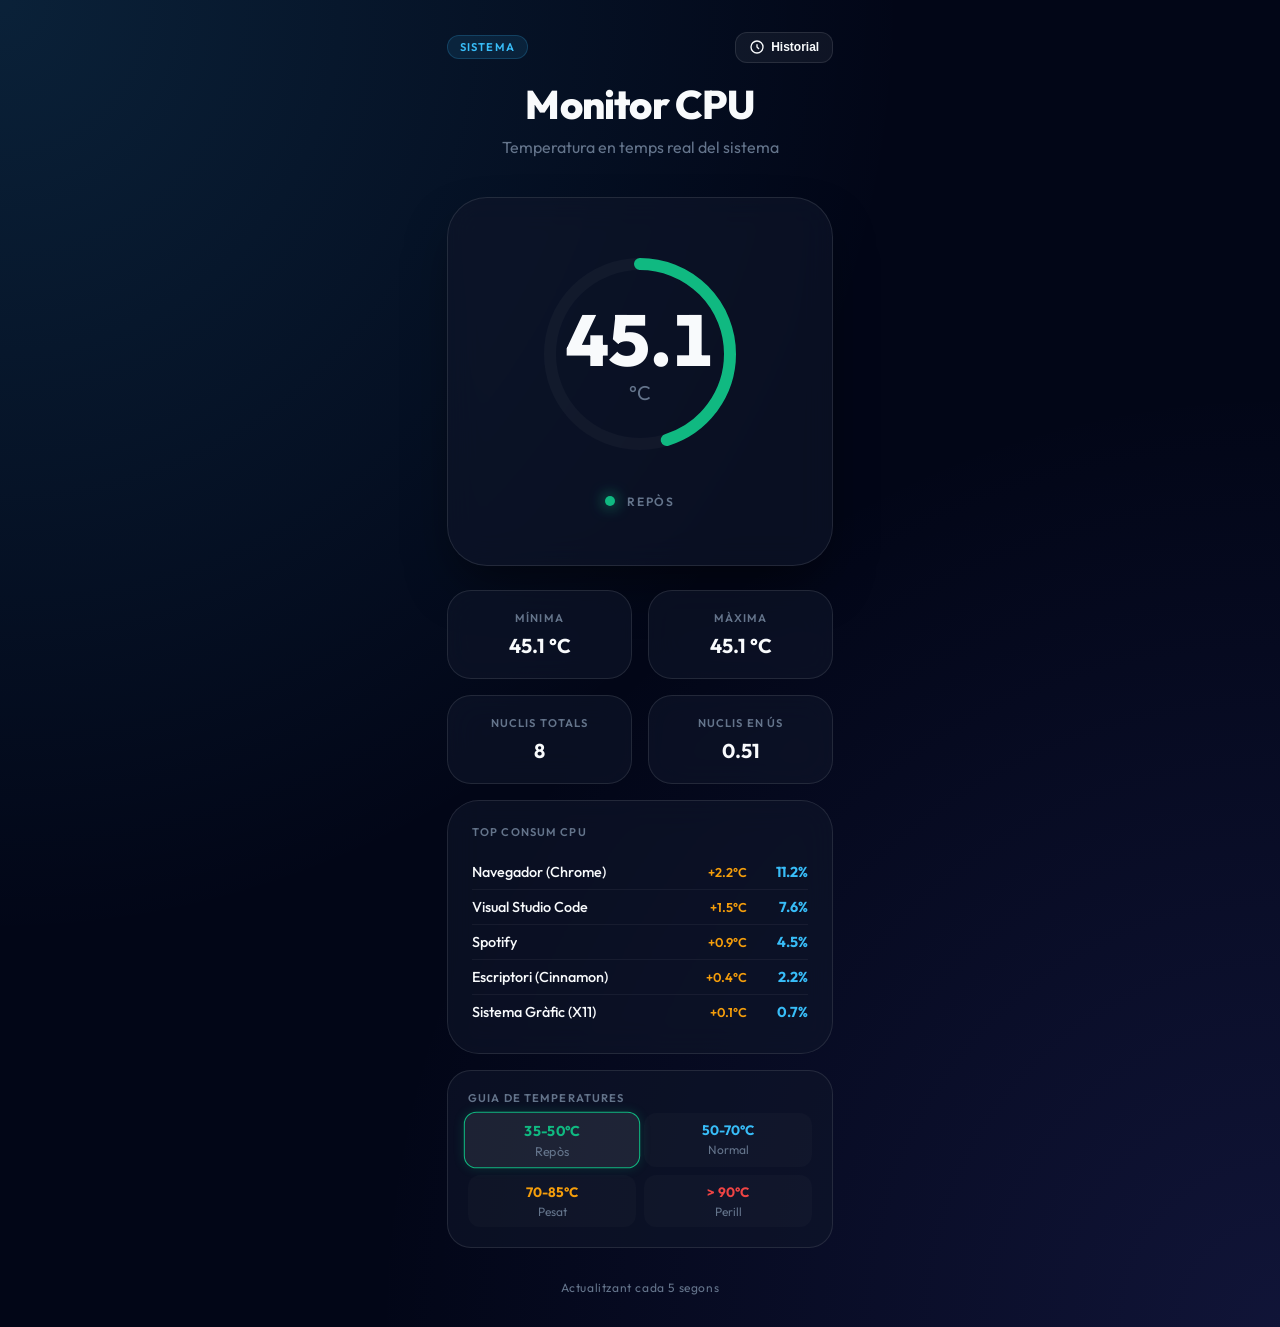
==== index.html @ 2746b343 "Please provide the code changes or file diffs you would like me to summarize." ====
<!DOCTYPE html>
<html lang="ca">
<head>
    <meta charset="UTF-8">
    <meta name="viewport" content="width=device-width, initial-scale=1.0">
    <title>Monitor de Temperatura PC</title>
    <link rel="stylesheet" href="style.css">
    <link rel="preconnect" href="https://fonts.googleapis.com">
    <link rel="preconnect" href="https://fonts.gstatic.com" crossorigin>
    <link href="https://fonts.googleapis.com/css2?family=Outfit:wght@300;400;600;800&display=swap" rel="stylesheet">
</head>
<body>
    <div class="container">
        <header>
            <div class="header-top">
                <div class="badge">SISTEMA</div>
                <button id="btn-history" class="btn-history">
                    <svg viewBox="0 0 24 24" width="16" height="16" stroke="currentColor" stroke-width="2" fill="none"><path d="M12 8v4l3 3m6-3a9 9 0 11-18 0 9 9 0 0118 0z"></path></svg>
                    Historial
                </button>
            </div>
            <h1>Monitor CPU</h1>
            <p>Temperatura en temps real del sistema</p>
        </header>
        
        <main>
            <div class="temp-card">
                <div class="gauge-container">
                    <svg viewBox="0 0 100 100" class="gauge">
                        <circle class="gauge-bg" cx="50" cy="50" r="45"></circle>
                        <circle class="gauge-progress" cx="50" cy="50" r="45"></circle>
                    </svg>
                    <div class="temp-display">
                        <span id="temp-value">--</span>
                        <span class="unit">°C</span>
                    </div>
                </div>
                
                <div class="status-indicator">
                    <div id="status-dot" class="dot"></div>
                    <span id="status-text">Connectant...</span>
                </div>

                <!-- Nou: Culpable de la calor -->
                <div id="culprit-container" class="culprit-container hidden">
                    <span class="label">Possible Culpable</span>
                    <div class="culprit-info">
                        <svg viewBox="0 0 24 24" width="16" height="16" fill="none" stroke="currentColor" stroke-width="2"><path d="M13 2L3 14h9l-1 8 10-12h-9l1-8z"></path></svg>
                        <span id="culprit-name">--</span>
                    </div>
                </div>
            </div>

            <div class="info-grid">
                <div class="info-item">
                    <span class="label">Mínima</span>
                    <span id="temp-min" class="val">--</span>
                </div>
                <div class="info-item">
                    <span class="label">Màxima</span>
                    <span id="temp-max" class="val">--</span>
                </div>
                <div class="info-item">
                    <span class="label">Nuclis Totals</span>
                    <span id="cpu-total" class="val">--</span>
                </div>
                <div class="info-item">
                    <span class="label">Nuclis en Ús</span>
                    <span id="cpu-used" class="val">--</span>
                </div>
            </div>

            <div class="processes-card">
                <span class="label">Top Consum CPU</span>
                <ul id="process-list" class="process-list">
                    <!-- S'omplirà amb JS -->
                    <li class="loading">Carregant processos...</li>
                </ul>
            </div>
            <div class="temp-guide">
                <span class="label">Guia de Temperatures</span>
                <div class="guide-grid">
                    <div class="guide-item cool" id="guide-repos"><span>35-50°C</span> Repòs</div>
                    <div class="guide-item normal" id="guide-normal"><span>50-70°C</span> Normal</div>
                    <div class="guide-item heavy" id="guide-heavy"><span>70-85°C</span> Pesat</div>
                    <div class="guide-item danger" id="guide-perill"><span>> 90°C</span> Perill</div>
                </div>
            </div>
        </main>

        <footer>
            <p>Actualitzant cada 5 segons</p>
        </footer>
    </div>

    <!-- Modal Historial -->
    <div id="modal-history" class="modal">
        <div class="modal-content">
            <div class="modal-header">
                <h2>Historial de Consum</h2>
                <button id="btn-close-modal" class="btn-close">&times;</button>
            </div>
            <div class="modal-body">
                <p class="modal-subtitle">Processos que han superat el 40% de CPU recentment:</p>
                <ul id="history-list" class="history-list">
                    <!-- Dinàmic -->
                </ul>
            </div>
        </div>
    </div>

    <script src="script.js"></script>
</body>
</html>
---- style.css ----
:root {
    --bg-color: #020617;
    --card-bg: rgba(15, 23, 42, 0.6);
    --accent-color: #38bdf8;
    --text-primary: #f8fafc;
    --text-secondary: #64748b;
    --danger: #ef4444;
    --warning: #f59e0b;
    --success: #10b981;
    --border-color: rgba(255, 255, 255, 0.1);
}

* {
    margin: 0;
    padding: 0;
    box-sizing: border-box;
}

body {
    font-family: 'Outfit', sans-serif;
    background: var(--bg-color);
    background-image: 
        radial-gradient(at 0% 0%, rgba(56, 189, 248, 0.15) 0px, transparent 50%),
        radial-gradient(at 100% 100%, rgba(99, 102, 241, 0.15) 0px, transparent 50%);
    color: var(--text-primary);
    min-height: 100vh;
    display: flex;
    justify-content: center;
    align-items: center;
    overflow-x: hidden;
    overflow-y: auto;
}

.container {
    width: 100%;
    max-width: 450px;
    padding: 2rem;
    animation: fadeIn 0.8s ease-out;
}

@keyframes fadeIn {
    from { opacity: 0; transform: translateY(20px); }
    to { opacity: 1; transform: translateY(0); }
}

header {
    text-align: center;
    margin-bottom: 2.5rem;
}

.header-top {
    display: flex;
    justify-content: space-between;
    align-items: center;
    margin-bottom: 1rem;
}

.btn-history {
    background: rgba(255, 255, 255, 0.05);
    border: 1px solid var(--border-color);
    color: var(--text-primary);
    padding: 0.4rem 0.8rem;
    border-radius: 0.75rem;
    font-size: 0.75rem;
    font-weight: 600;
    cursor: pointer;
    display: flex;
    align-items: center;
    gap: 0.4rem;
    transition: all 0.2s ease;
}

.btn-history:hover {
    background: rgba(255, 255, 255, 0.1);
    transform: translateY(-2px);
}

.badge {
    display: inline-block;
    padding: 0.25rem 0.75rem;
    background: rgba(56, 189, 248, 0.1);
    color: var(--accent-color);
    border-radius: 9999px;
    font-size: 0.7rem;
    font-weight: 600;
    letter-spacing: 0.1em;
    border: 1px solid rgba(56, 189, 248, 0.2);
}

header h1 {
    font-size: 2.5rem;
    font-weight: 800;
    letter-spacing: -0.02em;
    margin-bottom: 0.5rem;
}

header p {
    color: var(--text-secondary);
    font-size: 1rem;
}

.temp-card {
    background: var(--card-bg);
    backdrop-filter: blur(16px);
    border: 1px solid var(--border-color);
    border-radius: 2.5rem;
    padding: 3.5rem 2rem;
    box-shadow: 0 25px 50px -12px rgba(0, 0, 0, 0.5);
    margin-bottom: 1.5rem;
    position: relative;
    transition: transform 0.3s ease;
}

.temp-card:hover {
    transform: translateY(-5px);
    border-color: rgba(255, 255, 255, 0.2);
}

.gauge-container {
    position: relative;
    width: 200px;
    height: 200px;
    margin: 0 auto 2.5rem;
}

.gauge {
    width: 100%;
    height: 100%;
    transform: rotate(-90deg);
}

.gauge-bg {
    fill: none;
    stroke: rgba(255, 255, 255, 0.03);
    stroke-width: 6;
}

.gauge-progress {
    fill: none;
    stroke: var(--accent-color);
    stroke-width: 6;
    stroke-linecap: round;
    transition: stroke-dashoffset 1s cubic-bezier(0.4, 0, 0.2, 1), stroke 0.5s ease;
}

.temp-display {
    position: absolute;
    top: 50%;
    left: 50%;
    transform: translate(-50%, -50%);
    text-align: center;
}

#temp-value {
    display: block;
    font-size: 4.5rem;
    font-weight: 800;
    line-height: 1;
    font-variant-numeric: tabular-nums;
}

.unit {
    font-size: 1.25rem;
    font-weight: 400;
    color: var(--text-secondary);
    margin-top: 0.25rem;
    display: block;
}

.status-indicator {
    display: flex;
    align-items: center;
    justify-content: center;
    gap: 0.75rem;
}

.dot {
    width: 10px;
    height: 10px;
    border-radius: 50%;
    background: var(--success);
    box-shadow: 0 0 15px var(--success);
}

#status-text {
    font-size: 0.75rem;
    color: var(--text-secondary);
    font-weight: 600;
    text-transform: uppercase;
    letter-spacing: 0.15em;
}

.culprit-container {
    margin-top: 2rem;
    padding-top: 1.5rem;
    border-top: 1px solid rgba(255, 255, 255, 0.05);
    animation: slideUp 0.5s ease-out;
}

.culprit-container.hidden {
    display: none;
}

.culprit-info {
    display: flex;
    align-items: center;
    justify-content: center;
    gap: 0.5rem;
    color: var(--warning);
    font-weight: 700;
    font-size: 1.1rem;
    margin-top: 0.5rem;
}

.culprit-container.danger .culprit-info {
    color: var(--danger);
    animation: shake 0.5s ease-in-out infinite;
}

@keyframes slideUp {
    from { opacity: 0; transform: translateY(10px); }
    to { opacity: 1; transform: translateY(0); }
}

@keyframes shake {
    0%, 100% { transform: translateX(0); }
    25% { transform: translateX(-2px); }
    75% { transform: translateX(2px); }
}

.info-grid {
    display: grid;
    grid-template-columns: 1fr 1fr;
    gap: 1rem;
}

.info-item {
    background: var(--card-bg);
    backdrop-filter: blur(16px);
    padding: 1.25rem;
    border-radius: 1.5rem;
    border: 1px solid var(--border-color);
    text-align: center;
}

.processes-card {
    background: var(--card-bg);
    backdrop-filter: blur(16px);
    padding: 1.5rem;
    border-radius: 2rem;
    border: 1px solid var(--border-color);
    margin-top: 1rem;
    text-align: left;
}

.process-list {
    list-style: none;
    margin-top: 1rem;
}

.process-item {
    display: flex;
    justify-content: space-between;
    padding: 0.5rem 0;
    border-bottom: 1px solid rgba(255, 255, 255, 0.05);
    font-size: 0.9rem;
}

.process-item:last-child {
    border-bottom: none;
}

.process-name {
    color: var(--text-primary);
    font-weight: 500;
    max-width: 200px;
    overflow: hidden;
    text-overflow: ellipsis;
    white-space: nowrap;
}

.process-stats {
    display: flex;
    gap: 1rem;
    align-items: center;
}

.process-temp {
    color: var(--warning);
    font-size: 0.8rem;
    font-weight: 600;
}

.process-cpu {
    color: var(--accent-color);
    font-weight: 700;
    min-width: 45px;
    text-align: right;
}

.loading {
    color: var(--text-secondary);
    font-size: 0.8rem;
    font-style: italic;
    text-align: center;
}

.temp-guide {
    margin-top: 1rem;
    background: var(--card-bg);
    padding: 1.25rem;
    border-radius: 1.5rem;
    border: 1px solid var(--border-color);
}

.guide-grid {
    display: grid;
    grid-template-columns: 1fr 1fr;
    gap: 0.5rem;
    margin-top: 0.5rem;
}

.guide-item {
    font-size: 0.75rem;
    color: var(--text-secondary);
    display: flex;
    flex-direction: column;
    align-items: center;
    padding: 0.5rem;
    border-radius: 0.75rem;
    background: rgba(255, 255, 255, 0.02);
}

.guide-item span {
    font-weight: 700;
    font-size: 0.85rem;
    margin-bottom: 0.2rem;
}

.guide-item.cool span { color: var(--success); }
.guide-item.normal span { color: var(--accent-color); }
.guide-item.heavy span { color: var(--warning); }
.guide-item.danger span { color: var(--danger); }

.guide-item.active {
    background: rgba(255, 255, 255, 0.08);
    border: 1px solid rgba(255, 255, 255, 0.2);
    transform: scale(1.05);
    transition: all 0.3s ease;
}

.guide-item.active.cool { border-color: var(--success); box-shadow: 0 0 10px rgba(16, 185, 129, 0.2); }
.guide-item.active.normal { border-color: var(--accent-color); box-shadow: 0 0 10px rgba(56, 189, 248, 0.2); }
.guide-item.active.heavy { border-color: var(--warning); box-shadow: 0 0 10px rgba(245, 158, 11, 0.2); }
.guide-item.active.danger { border-color: var(--danger); box-shadow: 0 0 10px rgba(239, 68, 68, 0.2); }

.label {
    display: block;
    font-size: 0.7rem;
    color: var(--text-secondary);
    font-weight: 600;
    text-transform: uppercase;
    letter-spacing: 0.1em;
    margin-bottom: 0.5rem;
}

.val {
    font-size: 1.25rem;
    font-weight: 700;
    color: var(--text-primary);
}

footer {
    margin-top: 2rem;
    text-align: center;
    color: var(--text-secondary);
    font-size: 0.75rem;
    letter-spacing: 0.05em;
}

/* Animations */
@keyframes pulse {
    0% { transform: scale(1); opacity: 1; }
    50% { transform: scale(1.2); opacity: 0.6; }
    100% { transform: scale(1); opacity: 1; }
}

.dot {
    animation: pulse 2s cubic-bezier(0.4, 0, 0.6, 1) infinite;
}

/* Responsive */
@media (max-height: 700px) {
    .container {
        padding: 1rem;
    }
    .temp-card {
        padding: 2rem 1.5rem;
        margin-bottom: 1rem;
    }
    .gauge-container {
        width: 160px;
        height: 160px;
        margin-bottom: 1.5rem;
    }
    #temp-value {
        font-size: 3.5rem;
    }
}

/* Modal */
.modal {
    display: none;
    position: fixed;
    z-index: 1000;
    left: 0;
    top: 0;
    width: 100%;
    height: 100%;
    background-color: rgba(0, 0, 0, 0.7);
    backdrop-filter: blur(8px);
    justify-content: center;
    align-items: center;
}

.modal.active {
    display: flex;
}

.modal-content {
    background: var(--bg-color);
    border: 1px solid var(--border-color);
    width: 95%;
    max-width: 650px;
    border-radius: 2rem;
    padding: 2rem;
    position: relative;
    box-shadow: 0 25px 50px -12px rgba(0, 0, 0, 1);
    animation: modalPop 0.3s cubic-bezier(0.34, 1.56, 0.64, 1);
}

@keyframes modalPop {
    from { transform: scale(0.8); opacity: 0; }
    to { transform: scale(1); opacity: 1; }
}

.modal-header {
    display: flex;
    justify-content: space-between;
    align-items: center;
    margin-bottom: 1.5rem;
}

.modal-header h2 {
    font-size: 1.5rem;
    font-weight: 800;
}

.btn-close {
    background: none;
    border: none;
    color: var(--text-secondary);
    font-size: 2rem;
    cursor: pointer;
    line-height: 1;
}

.modal-subtitle {
    font-size: 0.85rem;
    color: var(--text-secondary);
    margin-bottom: 1.5rem;
}

.history-list {
    list-style: none;
    max-height: 500px;
    overflow-y: auto;
    padding-right: 0.5rem;
}

.history-item {
    display: flex;
    justify-content: space-between;
    align-items: center;
    padding: 1rem;
    background: rgba(255, 255, 255, 0.03);
    border-radius: 1rem;
    margin-bottom: 0.75rem;
}

.history-info {
    display: flex;
    flex-direction: column;
}

.history-name {
    font-weight: 600;
    font-size: 0.9rem;
}

.history-time {
    font-size: 0.7rem;
    color: var(--text-secondary);
    display: flex;
    align-items: center;
    gap: 0.4rem;
    margin-top: 0.2rem;
}

.status-badge {
    font-size: 0.65rem;
    font-weight: 600;
    padding: 0.1rem 0.4rem;
    border-radius: 0.4rem;
    background: rgba(255, 255, 255, 0.05);
}

.status-badge.active {
    color: var(--danger);
    background: rgba(239, 68, 68, 0.1);
}

.history-cpu {
    font-weight: 800;
    color: var(--danger);
}
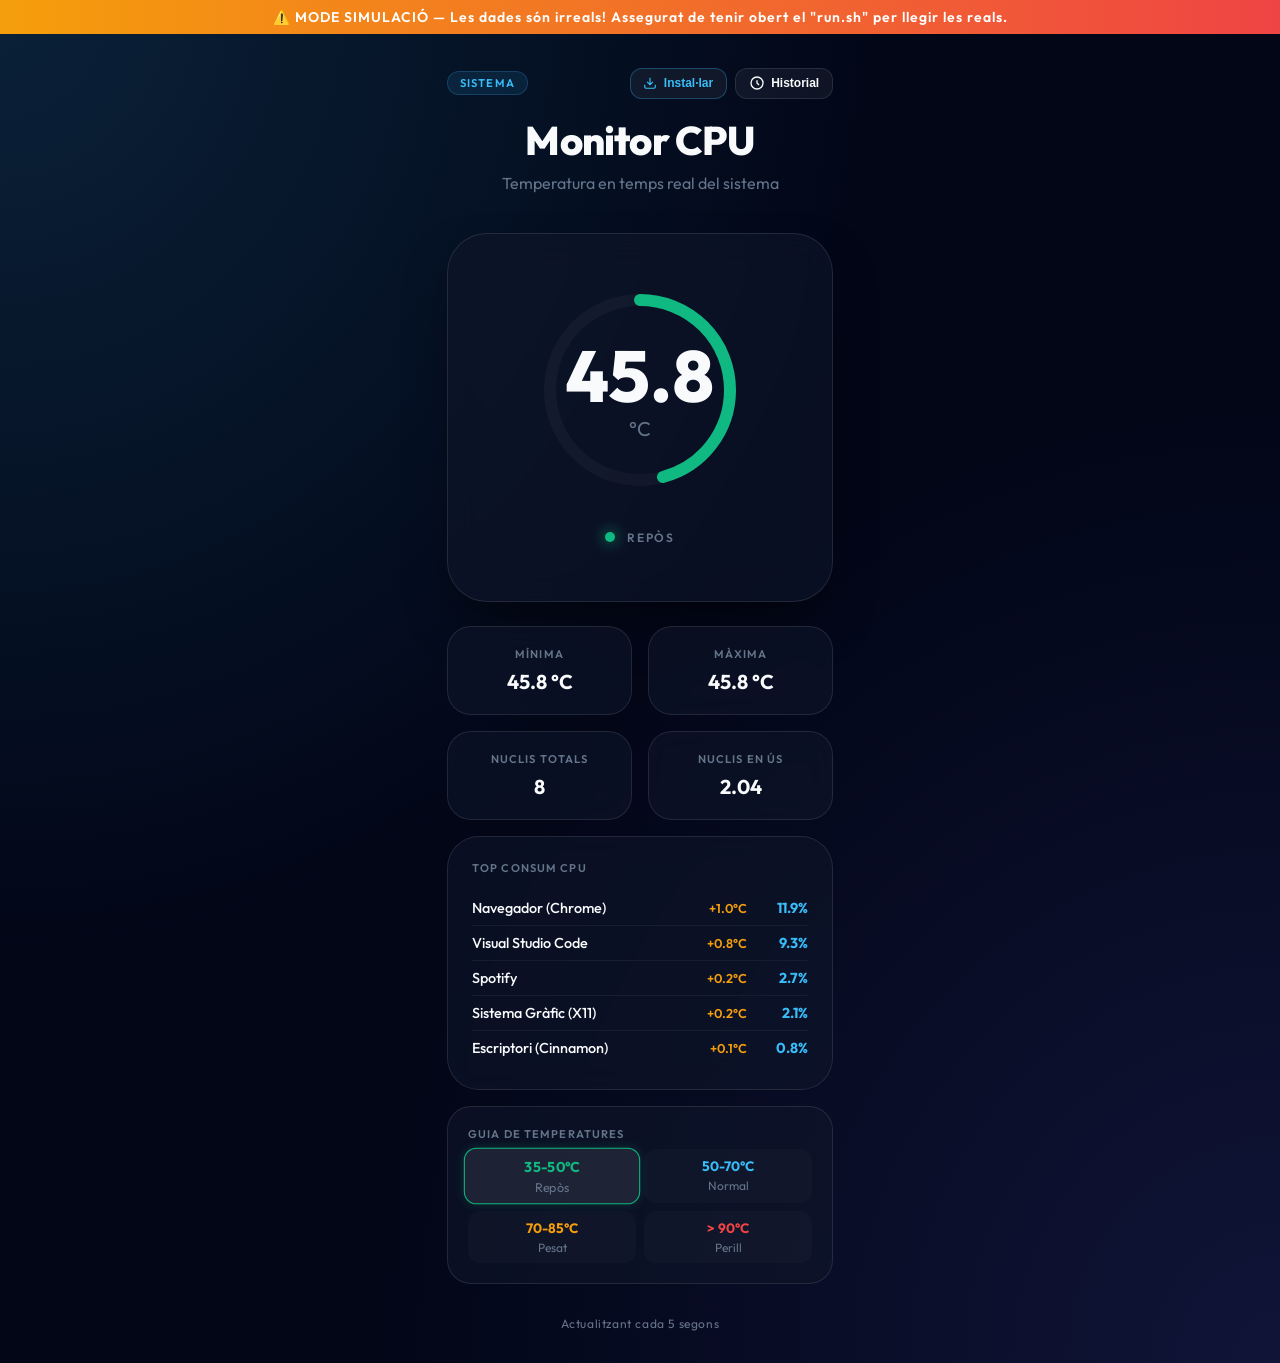
==== commit 5f8d2673: "Please provide the code changes or file diffs you would like me to summarize." ====
--- a/index.html
+++ b/index.html
@@ -3,6 +3,9 @@
 <head>
     <meta charset="UTF-8">
     <meta name="viewport" content="width=device-width, initial-scale=1.0">
+    <meta name="theme-color" content="#0f172a">
+    <link rel="manifest" href="manifest.json">
+    <link rel="icon" type="image/svg+xml" href="icon.svg">
     <title>Monitor de Temperatura PC</title>
     <link rel="stylesheet" href="style.css">
     <link rel="preconnect" href="https://fonts.googleapis.com">
@@ -14,10 +17,16 @@
         <header>
             <div class="header-top">
                 <div class="badge">SISTEMA</div>
-                <button id="btn-history" class="btn-history">
-                    <svg viewBox="0 0 24 24" width="16" height="16" stroke="currentColor" stroke-width="2" fill="none"><path d="M12 8v4l3 3m6-3a9 9 0 11-18 0 9 9 0 0118 0z"></path></svg>
-                    Historial
-                </button>
+                <div style="display: flex; gap: 0.5rem;">
+                    <button id="btn-install" class="btn-history" style="color: #38bdf8; border-color: rgba(56,189,248,0.3);">
+                        <svg viewBox="0 0 24 24" width="14" height="14" stroke="currentColor" stroke-width="2" fill="none"><path d="M21 15v4a2 2 0 01-2 2H5a2 2 0 01-2-2v-4M7 10l5 5 5-5M12 15V3"></path></svg>
+                        Instal·lar
+                    </button>
+                    <button id="btn-history" class="btn-history">
+                        <svg viewBox="0 0 24 24" width="16" height="16" stroke="currentColor" stroke-width="2" fill="none"><path d="M12 8v4l3 3m6-3a9 9 0 11-18 0 9 9 0 0118 0z"></path></svg>
+                        Historial
+                    </button>
+                </div>
             </div>
             <h1>Monitor CPU</h1>
             <p>Temperatura en temps real del sistema</p>
@@ -109,6 +118,42 @@
         </div>
     </div>
 
+    <!-- Modal Instal·lar -->
+    <div id="modal-install" class="modal">
+        <div class="modal-content" style="text-align: center; max-width: 450px;">
+            <div class="modal-header" style="justify-content: center; margin-bottom: 1rem;">
+                <h2 style="color: var(--accent-color); display: flex; align-items: center; gap: 0.5rem;">
+                    <svg viewBox="0 0 24 24" width="24" height="24" stroke="currentColor" stroke-width="2" fill="none"><path d="M4 16v1a3 3 0 003 3h10a3 3 0 003-3v-1m-4-4l-4 4m0 0l-4-4m4 4V4"></path></svg>
+                    Instal·lació
+                </h2>
+            </div>
+            <div class="modal-body" style="color: var(--text-secondary); line-height: 1.6; font-size: 0.95rem;">
+                <p style="margin-bottom: 1.5rem; color: var(--text-primary);">Vols instal·lar el <strong>Monitor de Temperatura</strong> com una aplicació nativa i indepedent al teu sistema?</p>
+                
+                <div id="install-warning" style="display: none; background: rgba(245, 158, 11, 0.1); border: 1px dashed rgba(245, 158, 11, 0.3); padding: 1rem; border-radius: 1rem; color: var(--warning); font-size: 0.85rem; margin-bottom: 1.5rem; text-align: left;">
+                    <strong style="display: block; margin-bottom: 0.25rem;">Avís del sistema:</strong>
+                    Chrome indica que ja ho tens pre-configurat o instal·lat fa poc. Si el forçat falla per seguretat, fes servir la icona "Obre a l'aplicació" de la barra d'adreces a dalt a la dreta.
+                </div>
+
+                <div style="display: flex; gap: 1rem; justify-content: center; margin-top: 1.5rem;">
+                    <button id="btn-close-install-modal" style="background: rgba(255, 255, 255, 0.05); color: var(--text-primary); border: 1px solid rgba(255, 255, 255, 0.2); padding: 0.75rem 1.5rem; border-radius: 9999px; font-weight: 600; cursor: pointer; transition: all 0.2s;">Cancel·lar</button>
+                    <button id="btn-force-install" style="background: var(--accent-color); color: #020617; border: none; padding: 0.75rem 2rem; border-radius: 9999px; font-weight: 800; cursor: pointer; transition: all 0.2s; box-shadow: 0 0 15px rgba(56,189,248,0.4);">Instal·lar de tots modes</button>
+                </div>
+            </div>
+        </div>
+    </div>
+
     <script src="script.js"></script>
+    <script>
+        if ('serviceWorker' in navigator) {
+            window.addEventListener('load', () => {
+                navigator.serviceWorker.register('./sw.js').then(reg => {
+                    console.log('Caché pel PWA registrat correctament.', reg);
+                }).catch(err => {
+                    console.log('Error al registrar PWA:', err);
+                });
+            });
+        }
+    </script>
 </body>
 </html>
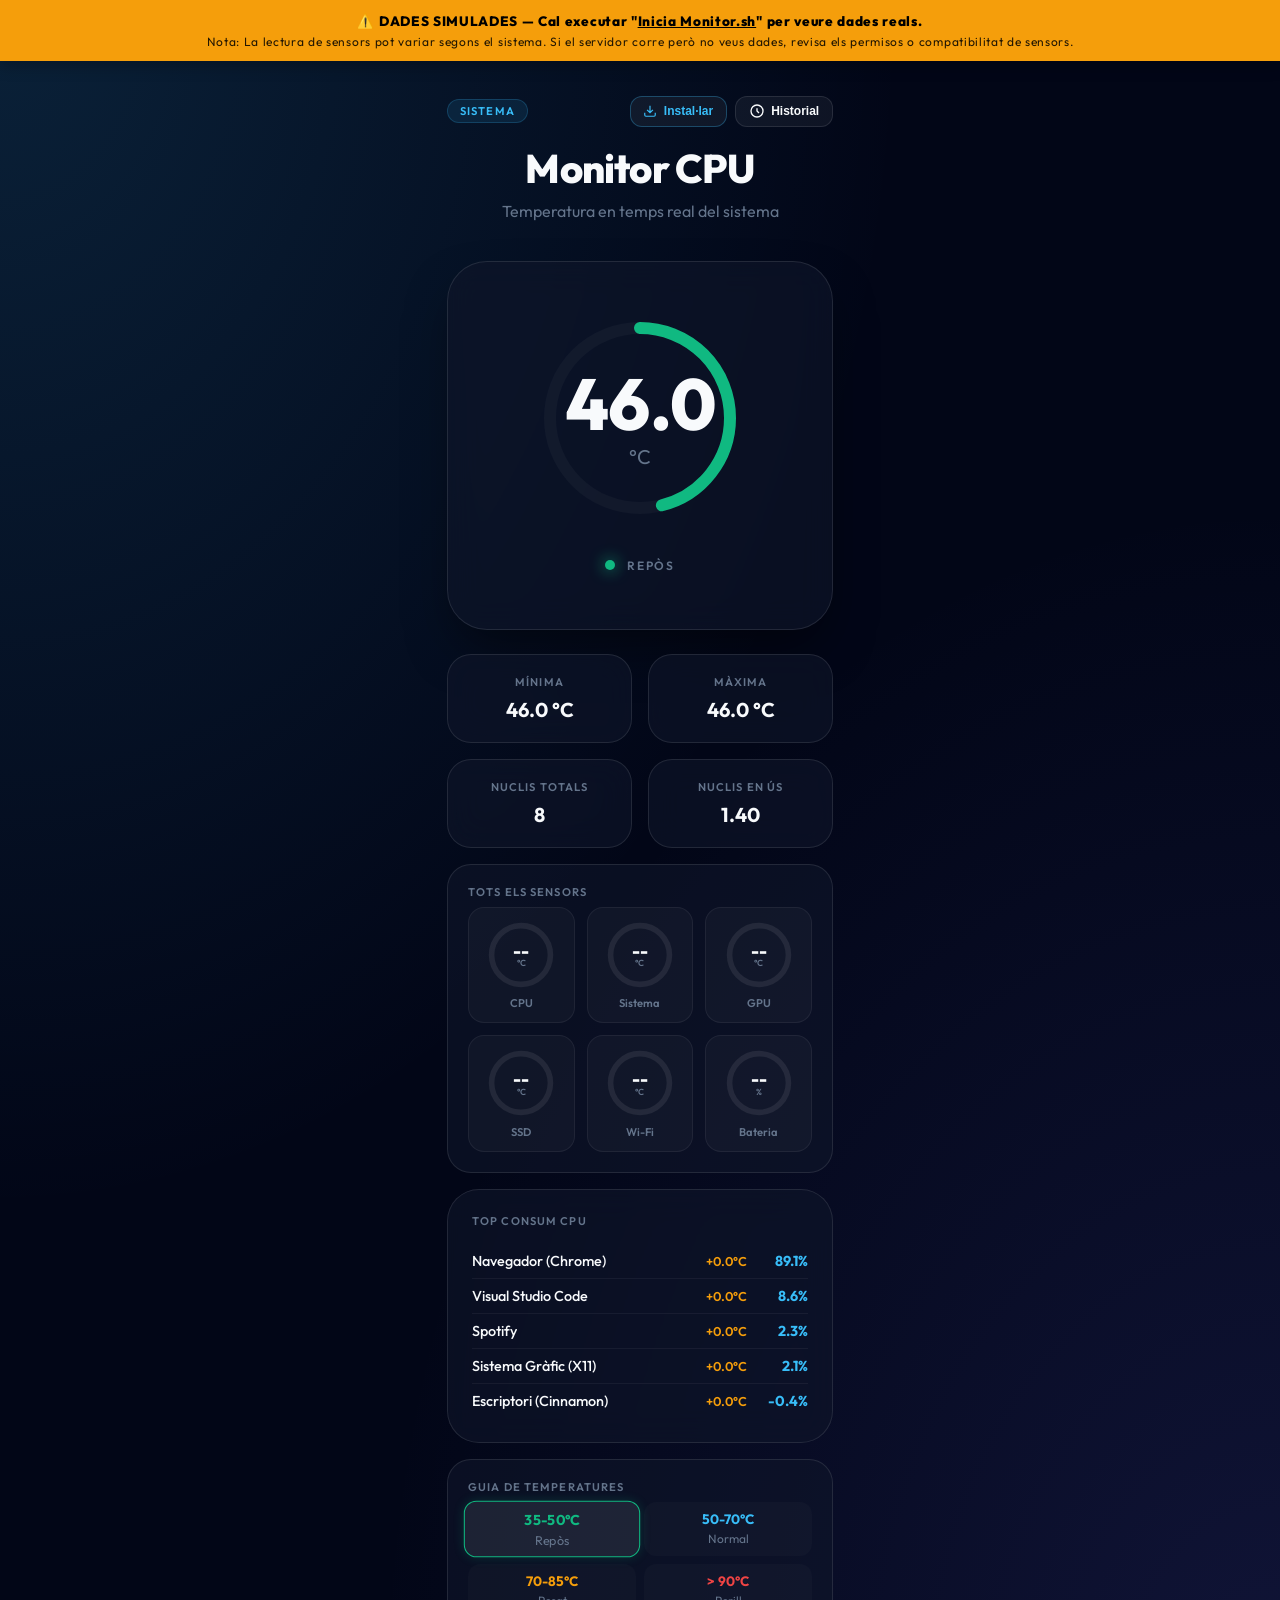
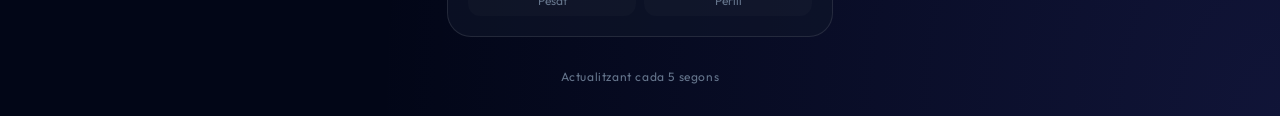
==== commit c7009c1d: "mini grafiques" ====
--- a/index.html
+++ b/index.html
@@ -1,159 +1,419 @@
 <!DOCTYPE html>
 <html lang="ca">
-<head>
-    <meta charset="UTF-8">
-    <meta name="viewport" content="width=device-width, initial-scale=1.0">
-    <meta name="theme-color" content="#0f172a">
-    <link rel="manifest" href="manifest.json">
-    <link rel="icon" type="image/svg+xml" href="icon.svg">
+  <head>
+    <meta charset="UTF-8" />
+    <meta name="viewport" content="width=device-width, initial-scale=1.0" />
+    <meta name="theme-color" content="#0f172a" />
+    <link rel="manifest" href="manifest.json" />
+    <link rel="icon" type="image/svg+xml" href="icon.svg" />
     <title>Monitor de Temperatura PC</title>
-    <link rel="stylesheet" href="style.css">
-    <link rel="preconnect" href="https://fonts.googleapis.com">
-    <link rel="preconnect" href="https://fonts.gstatic.com" crossorigin>
-    <link href="https://fonts.googleapis.com/css2?family=Outfit:wght@300;400;600;800&display=swap" rel="stylesheet">
-</head>
-<body>
+    <link rel="stylesheet" href="style.css" />
+    <link rel="preconnect" href="https://fonts.googleapis.com" />
+    <link rel="preconnect" href="https://fonts.gstatic.com" crossorigin />
+    <link
+      href="https://fonts.googleapis.com/css2?family=Outfit:wght@300;400;600;800&display=swap"
+      rel="stylesheet"
+    />
+  </head>
+  <body>
     <div class="container">
-        <header>
-            <div class="header-top">
-                <div class="badge">SISTEMA</div>
-                <div style="display: flex; gap: 0.5rem;">
-                    <button id="btn-install" class="btn-history" style="color: #38bdf8; border-color: rgba(56,189,248,0.3);">
-                        <svg viewBox="0 0 24 24" width="14" height="14" stroke="currentColor" stroke-width="2" fill="none"><path d="M21 15v4a2 2 0 01-2 2H5a2 2 0 01-2-2v-4M7 10l5 5 5-5M12 15V3"></path></svg>
-                        Instal·lar
-                    </button>
-                    <button id="btn-history" class="btn-history">
-                        <svg viewBox="0 0 24 24" width="16" height="16" stroke="currentColor" stroke-width="2" fill="none"><path d="M12 8v4l3 3m6-3a9 9 0 11-18 0 9 9 0 0118 0z"></path></svg>
-                        Historial
-                    </button>
-                </div>
-            </div>
-            <h1>Monitor CPU</h1>
-            <p>Temperatura en temps real del sistema</p>
-        </header>
-        
-        <main>
-            <div class="temp-card">
-                <div class="gauge-container">
-                    <svg viewBox="0 0 100 100" class="gauge">
-                        <circle class="gauge-bg" cx="50" cy="50" r="45"></circle>
-                        <circle class="gauge-progress" cx="50" cy="50" r="45"></circle>
-                    </svg>
-                    <div class="temp-display">
-                        <span id="temp-value">--</span>
-                        <span class="unit">°C</span>
-                    </div>
-                </div>
-                
-                <div class="status-indicator">
-                    <div id="status-dot" class="dot"></div>
-                    <span id="status-text">Connectant...</span>
-                </div>
-
-                <!-- Nou: Culpable de la calor -->
-                <div id="culprit-container" class="culprit-container hidden">
-                    <span class="label">Possible Culpable</span>
-                    <div class="culprit-info">
-                        <svg viewBox="0 0 24 24" width="16" height="16" fill="none" stroke="currentColor" stroke-width="2"><path d="M13 2L3 14h9l-1 8 10-12h-9l1-8z"></path></svg>
-                        <span id="culprit-name">--</span>
-                    </div>
-                </div>
-            </div>
-
-            <div class="info-grid">
-                <div class="info-item">
-                    <span class="label">Mínima</span>
-                    <span id="temp-min" class="val">--</span>
-                </div>
-                <div class="info-item">
-                    <span class="label">Màxima</span>
-                    <span id="temp-max" class="val">--</span>
-                </div>
-                <div class="info-item">
-                    <span class="label">Nuclis Totals</span>
-                    <span id="cpu-total" class="val">--</span>
-                </div>
-                <div class="info-item">
-                    <span class="label">Nuclis en Ús</span>
-                    <span id="cpu-used" class="val">--</span>
-                </div>
-            </div>
-
-            <div class="processes-card">
-                <span class="label">Top Consum CPU</span>
-                <ul id="process-list" class="process-list">
-                    <!-- S'omplirà amb JS -->
-                    <li class="loading">Carregant processos...</li>
-                </ul>
-            </div>
-            <div class="temp-guide">
-                <span class="label">Guia de Temperatures</span>
-                <div class="guide-grid">
-                    <div class="guide-item cool" id="guide-repos"><span>35-50°C</span> Repòs</div>
-                    <div class="guide-item normal" id="guide-normal"><span>50-70°C</span> Normal</div>
-                    <div class="guide-item heavy" id="guide-heavy"><span>70-85°C</span> Pesat</div>
-                    <div class="guide-item danger" id="guide-perill"><span>> 90°C</span> Perill</div>
-                </div>
-            </div>
-        </main>
-
-        <footer>
-            <p>Actualitzant cada 5 segons</p>
-        </footer>
+      <header>
+        <div class="header-top">
+          <div class="badge">SISTEMA</div>
+          <div style="display: flex; gap: 0.5rem">
+            <button
+              id="btn-install"
+              class="btn-history"
+              style="color: #38bdf8; border-color: rgba(56, 189, 248, 0.3)"
+            >
+              <svg
+                viewBox="0 0 24 24"
+                width="14"
+                height="14"
+                stroke="currentColor"
+                stroke-width="2"
+                fill="none"
+              >
+                <path
+                  d="M21 15v4a2 2 0 01-2 2H5a2 2 0 01-2-2v-4M7 10l5 5 5-5M12 15V3"
+                ></path>
+              </svg>
+              Instal·lar
+            </button>
+            <button id="btn-history" class="btn-history">
+              <svg
+                viewBox="0 0 24 24"
+                width="16"
+                height="16"
+                stroke="currentColor"
+                stroke-width="2"
+                fill="none"
+              >
+                <path d="M12 8v4l3 3m6-3a9 9 0 11-18 0 9 9 0 0118 0z"></path>
+              </svg>
+              Historial
+            </button>
+          </div>
+        </div>
+        <h1>Monitor CPU</h1>
+        <p>Temperatura en temps real del sistema</p>
+      </header>
+
+      <main>
+        <div class="temp-card">
+          <div class="gauge-container">
+            <svg viewBox="0 0 100 100" class="gauge">
+              <circle class="gauge-bg" cx="50" cy="50" r="45"></circle>
+              <circle class="gauge-progress" cx="50" cy="50" r="45"></circle>
+            </svg>
+            <div class="temp-display">
+              <span id="temp-value">--</span>
+              <span class="unit">°C</span>
+            </div>
+          </div>
+
+          <div class="status-indicator">
+            <div id="status-dot" class="dot"></div>
+            <span id="status-text">Connectant...</span>
+          </div>
+
+          <!-- Nou: Culpable de la calor -->
+          <div id="culprit-container" class="culprit-container hidden">
+            <span class="label">Possible Culpable</span>
+            <div class="culprit-info">
+              <svg
+                viewBox="0 0 24 24"
+                width="16"
+                height="16"
+                fill="none"
+                stroke="currentColor"
+                stroke-width="2"
+              >
+                <path d="M13 2L3 14h9l-1 8 10-12h-9l1-8z"></path>
+              </svg>
+              <span id="culprit-name">--</span>
+            </div>
+          </div>
+        </div>
+
+        <div class="info-grid">
+          <div class="info-item">
+            <span class="label">Mínima</span>
+            <span id="temp-min" class="val">--</span>
+          </div>
+          <div class="info-item">
+            <span class="label">Màxima</span>
+            <span id="temp-max" class="val">--</span>
+          </div>
+          <div class="info-item">
+            <span class="label">Nuclis Totals</span>
+            <span id="cpu-total" class="val">--</span>
+          </div>
+          <div class="info-item">
+            <span class="label">Nuclis en Ús</span>
+            <span id="cpu-used" class="val">--</span>
+          </div>
+        </div>
+
+        <div class="sensors-section">
+          <span class="label">Tots els Sensors</span>
+          <div class="sensors-grid" id="sensors-grid">
+            <div class="sensor-card" data-sensor="cpu">
+              <div class="mini-gauge-wrap">
+                <svg viewBox="0 0 100 100" class="mini-gauge">
+                  <circle class="mini-gauge-bg" cx="50" cy="50" r="42"></circle>
+                  <circle
+                    class="mini-gauge-progress"
+                    cx="50"
+                    cy="50"
+                    r="42"
+                    data-sensor-gauge="cpu"
+                  ></circle>
+                </svg>
+                <div class="mini-gauge-text">
+                  <span class="sensor-temp" id="sensor-cpu">--</span>
+                  <span class="sensor-unit">°C</span>
+                </div>
+              </div>
+              <span class="sensor-name">CPU</span>
+            </div>
+
+            <div class="sensor-card" data-sensor="system">
+              <div class="mini-gauge-wrap">
+                <svg viewBox="0 0 100 100" class="mini-gauge">
+                  <circle class="mini-gauge-bg" cx="50" cy="50" r="42"></circle>
+                  <circle
+                    class="mini-gauge-progress"
+                    cx="50"
+                    cy="50"
+                    r="42"
+                    data-sensor-gauge="system"
+                  ></circle>
+                </svg>
+                <div class="mini-gauge-text">
+                  <span class="sensor-temp" id="sensor-system">--</span>
+                  <span class="sensor-unit">°C</span>
+                </div>
+              </div>
+              <span class="sensor-name">Sistema</span>
+            </div>
+
+            <div class="sensor-card" data-sensor="gpu">
+              <div class="mini-gauge-wrap">
+                <svg viewBox="0 0 100 100" class="mini-gauge">
+                  <circle class="mini-gauge-bg" cx="50" cy="50" r="42"></circle>
+                  <circle
+                    class="mini-gauge-progress"
+                    cx="50"
+                    cy="50"
+                    r="42"
+                    data-sensor-gauge="gpu"
+                  ></circle>
+                </svg>
+                <div class="mini-gauge-text">
+                  <span class="sensor-temp" id="sensor-gpu">--</span>
+                  <span class="sensor-unit">°C</span>
+                </div>
+              </div>
+              <span class="sensor-name">GPU</span>
+            </div>
+
+            <div class="sensor-card" data-sensor="ssd">
+              <div class="mini-gauge-wrap">
+                <svg viewBox="0 0 100 100" class="mini-gauge">
+                  <circle class="mini-gauge-bg" cx="50" cy="50" r="42"></circle>
+                  <circle
+                    class="mini-gauge-progress"
+                    cx="50"
+                    cy="50"
+                    r="42"
+                    data-sensor-gauge="ssd"
+                  ></circle>
+                </svg>
+                <div class="mini-gauge-text">
+                  <span class="sensor-temp" id="sensor-ssd">--</span>
+                  <span class="sensor-unit">°C</span>
+                </div>
+              </div>
+              <span class="sensor-name">SSD</span>
+            </div>
+
+            <div class="sensor-card" data-sensor="wifi">
+              <div class="mini-gauge-wrap">
+                <svg viewBox="0 0 100 100" class="mini-gauge">
+                  <circle class="mini-gauge-bg" cx="50" cy="50" r="42"></circle>
+                  <circle
+                    class="mini-gauge-progress"
+                    cx="50"
+                    cy="50"
+                    r="42"
+                    data-sensor-gauge="wifi"
+                  ></circle>
+                </svg>
+                <div class="mini-gauge-text">
+                  <span class="sensor-temp" id="sensor-wifi">--</span>
+                  <span class="sensor-unit">°C</span>
+                </div>
+              </div>
+              <span class="sensor-name">Wi-Fi</span>
+            </div>
+
+            <div class="sensor-card sensor-battery" data-sensor="battery">
+              <div class="mini-gauge-wrap">
+                <svg viewBox="0 0 100 100" class="mini-gauge">
+                  <circle class="mini-gauge-bg" cx="50" cy="50" r="42"></circle>
+                  <circle
+                    class="mini-gauge-progress"
+                    cx="50"
+                    cy="50"
+                    r="42"
+                    data-sensor-gauge="battery"
+                  ></circle>
+                </svg>
+                <div class="mini-gauge-text">
+                  <span class="sensor-temp" id="sensor-battery">--</span>
+                  <span class="sensor-unit" id="sensor-battery-unit">%</span>
+                </div>
+              </div>
+              <span class="sensor-name" id="sensor-battery-status"
+                >Bateria</span
+              >
+            </div>
+          </div>
+        </div>
+
+        <div class="processes-card">
+          <span class="label">Top Consum CPU</span>
+          <ul id="process-list" class="process-list">
+            <!-- S'omplirà amb JS -->
+            <li class="loading">Carregant processos...</li>
+          </ul>
+        </div>
+        <div class="temp-guide">
+          <span class="label">Guia de Temperatures</span>
+          <div class="guide-grid">
+            <div class="guide-item cool" id="guide-repos">
+              <span>35-50°C</span> Repòs
+            </div>
+            <div class="guide-item normal" id="guide-normal">
+              <span>50-70°C</span> Normal
+            </div>
+            <div class="guide-item heavy" id="guide-heavy">
+              <span>70-85°C</span> Pesat
+            </div>
+            <div class="guide-item danger" id="guide-perill">
+              <span>> 90°C</span> Perill
+            </div>
+          </div>
+        </div>
+      </main>
+
+      <footer>
+        <p>Actualitzant cada 5 segons</p>
+      </footer>
     </div>
 
     <!-- Modal Historial -->
     <div id="modal-history" class="modal">
-        <div class="modal-content">
-            <div class="modal-header">
-                <h2>Historial de Consum</h2>
-                <button id="btn-close-modal" class="btn-close">&times;</button>
-            </div>
-            <div class="modal-body">
-                <p class="modal-subtitle">Processos que han superat el 40% de CPU recentment:</p>
-                <ul id="history-list" class="history-list">
-                    <!-- Dinàmic -->
-                </ul>
-            </div>
-        </div>
+      <div class="modal-content">
+        <div class="modal-header">
+          <h2>Historial de Consum</h2>
+          <button id="btn-close-modal" class="btn-close">&times;</button>
+        </div>
+        <div class="modal-body">
+          <p class="modal-subtitle">
+            Processos que han superat el 40% de CPU recentment:
+          </p>
+          <ul id="history-list" class="history-list">
+            <!-- Dinàmic -->
+          </ul>
+        </div>
+      </div>
     </div>
 
     <!-- Modal Instal·lar -->
     <div id="modal-install" class="modal">
-        <div class="modal-content" style="text-align: center; max-width: 450px;">
-            <div class="modal-header" style="justify-content: center; margin-bottom: 1rem;">
-                <h2 style="color: var(--accent-color); display: flex; align-items: center; gap: 0.5rem;">
-                    <svg viewBox="0 0 24 24" width="24" height="24" stroke="currentColor" stroke-width="2" fill="none"><path d="M4 16v1a3 3 0 003 3h10a3 3 0 003-3v-1m-4-4l-4 4m0 0l-4-4m4 4V4"></path></svg>
-                    Instal·lació
-                </h2>
-            </div>
-            <div class="modal-body" style="color: var(--text-secondary); line-height: 1.6; font-size: 0.95rem;">
-                <p style="margin-bottom: 1.5rem; color: var(--text-primary);">Vols instal·lar el <strong>Monitor de Temperatura</strong> com una aplicació nativa i indepedent al teu sistema?</p>
-                
-                <div id="install-warning" style="display: none; background: rgba(245, 158, 11, 0.1); border: 1px dashed rgba(245, 158, 11, 0.3); padding: 1rem; border-radius: 1rem; color: var(--warning); font-size: 0.85rem; margin-bottom: 1.5rem; text-align: left;">
-                    <strong style="display: block; margin-bottom: 0.25rem;">Avís del sistema:</strong>
-                    Chrome indica que ja ho tens pre-configurat o instal·lat fa poc. Si el forçat falla per seguretat, fes servir la icona "Obre a l'aplicació" de la barra d'adreces a dalt a la dreta.
-                </div>
-
-                <div style="display: flex; gap: 1rem; justify-content: center; margin-top: 1.5rem;">
-                    <button id="btn-close-install-modal" style="background: rgba(255, 255, 255, 0.05); color: var(--text-primary); border: 1px solid rgba(255, 255, 255, 0.2); padding: 0.75rem 1.5rem; border-radius: 9999px; font-weight: 600; cursor: pointer; transition: all 0.2s;">Cancel·lar</button>
-                    <button id="btn-force-install" style="background: var(--accent-color); color: #020617; border: none; padding: 0.75rem 2rem; border-radius: 9999px; font-weight: 800; cursor: pointer; transition: all 0.2s; box-shadow: 0 0 15px rgba(56,189,248,0.4);">Instal·lar de tots modes</button>
-                </div>
-            </div>
-        </div>
+      <div class="modal-content" style="text-align: center; max-width: 450px">
+        <div
+          class="modal-header"
+          style="justify-content: center; margin-bottom: 1rem"
+        >
+          <h2
+            style="
+              color: var(--accent-color);
+              display: flex;
+              align-items: center;
+              gap: 0.5rem;
+            "
+          >
+            <svg
+              viewBox="0 0 24 24"
+              width="24"
+              height="24"
+              stroke="currentColor"
+              stroke-width="2"
+              fill="none"
+            >
+              <path
+                d="M4 16v1a3 3 0 003 3h10a3 3 0 003-3v-1m-4-4l-4 4m0 0l-4-4m4 4V4"
+              ></path>
+            </svg>
+            Instal·lació
+          </h2>
+        </div>
+        <div
+          class="modal-body"
+          style="
+            color: var(--text-secondary);
+            line-height: 1.6;
+            font-size: 0.95rem;
+          "
+        >
+          <p style="margin-bottom: 1.5rem; color: var(--text-primary)">
+            Vols instal·lar el <strong>Monitor de Temperatura</strong> com una
+            aplicació nativa i indepedent al teu sistema?
+          </p>
+
+          <div
+            id="install-warning"
+            style="
+              display: none;
+              background: rgba(245, 158, 11, 0.1);
+              border: 1px dashed rgba(245, 158, 11, 0.3);
+              padding: 1rem;
+              border-radius: 1rem;
+              color: var(--warning);
+              font-size: 0.85rem;
+              margin-bottom: 1.5rem;
+              text-align: left;
+            "
+          >
+            <strong style="display: block; margin-bottom: 0.25rem"
+              >Avís del sistema:</strong
+            >
+            Chrome indica que ja ho tens pre-configurat o instal·lat fa poc. Si
+            el forçat falla per seguretat, fes servir la icona "Obre a
+            l'aplicació" de la barra d'adreces a dalt a la dreta.
+          </div>
+
+          <div
+            style="
+              display: flex;
+              gap: 1rem;
+              justify-content: center;
+              margin-top: 1.5rem;
+            "
+          >
+            <button
+              id="btn-close-install-modal"
+              style="
+                background: rgba(255, 255, 255, 0.05);
+                color: var(--text-primary);
+                border: 1px solid rgba(255, 255, 255, 0.2);
+                padding: 0.75rem 1.5rem;
+                border-radius: 9999px;
+                font-weight: 600;
+                cursor: pointer;
+                transition: all 0.2s;
+              "
+            >
+              Cancel·lar
+            </button>
+            <button
+              id="btn-force-install"
+              style="
+                background: var(--accent-color);
+                color: #020617;
+                border: none;
+                padding: 0.75rem 2rem;
+                border-radius: 9999px;
+                font-weight: 800;
+                cursor: pointer;
+                transition: all 0.2s;
+                box-shadow: 0 0 15px rgba(56, 189, 248, 0.4);
+              "
+            >
+              Instal·lar de tots modes
+            </button>
+          </div>
+        </div>
+      </div>
     </div>
 
     <script src="script.js"></script>
     <script>
-        if ('serviceWorker' in navigator) {
-            window.addEventListener('load', () => {
-                navigator.serviceWorker.register('./sw.js').then(reg => {
-                    console.log('Caché pel PWA registrat correctament.', reg);
-                }).catch(err => {
-                    console.log('Error al registrar PWA:', err);
-                });
+      if ("serviceWorker" in navigator) {
+        window.addEventListener("load", () => {
+          navigator.serviceWorker
+            .register("./sw.js")
+            .then((reg) => {
+              console.log("Caché pel PWA registrat correctament.", reg);
+            })
+            .catch((err) => {
+              console.log("Error al registrar PWA:", err);
             });
-        }
+        });
+      }
     </script>
-</body>
+  </body>
 </html>
--- a/style.css
+++ b/style.css
@@ -1,526 +1,763 @@
 :root {
-    --bg-color: #020617;
-    --card-bg: rgba(15, 23, 42, 0.6);
-    --accent-color: #38bdf8;
-    --text-primary: #f8fafc;
-    --text-secondary: #64748b;
-    --danger: #ef4444;
-    --warning: #f59e0b;
-    --success: #10b981;
-    --border-color: rgba(255, 255, 255, 0.1);
+  --bg-color: #020617;
+  --card-bg: rgba(15, 23, 42, 0.6);
+  --accent-color: #38bdf8;
+  --text-primary: #f8fafc;
+  --text-secondary: #64748b;
+  --danger: #ef4444;
+  --warning: #f59e0b;
+  --success: #10b981;
+  --border-color: rgba(255, 255, 255, 0.1);
 }
 
 * {
-    margin: 0;
-    padding: 0;
-    box-sizing: border-box;
+  margin: 0;
+  padding: 0;
+  box-sizing: border-box;
 }
 
 body {
-    font-family: 'Outfit', sans-serif;
-    background: var(--bg-color);
-    background-image: 
-        radial-gradient(at 0% 0%, rgba(56, 189, 248, 0.15) 0px, transparent 50%),
-        radial-gradient(at 100% 100%, rgba(99, 102, 241, 0.15) 0px, transparent 50%);
-    color: var(--text-primary);
-    min-height: 100vh;
-    display: flex;
-    justify-content: center;
-    align-items: center;
-    overflow-x: hidden;
-    overflow-y: auto;
+  font-family: "Outfit", sans-serif;
+  background: var(--bg-color);
+  background-image: radial-gradient(
+      at 0% 0%,
+      rgba(56, 189, 248, 0.15) 0px,
+      transparent 50%
+    ),
+    radial-gradient(at 100% 100%, rgba(99, 102, 241, 0.15) 0px, transparent 50%);
+  color: var(--text-primary);
+  min-height: 100vh;
+  display: flex;
+  justify-content: center;
+  align-items: center;
+  overflow-x: hidden;
+  overflow-y: auto;
 }
 
 .container {
-    width: 100%;
-    max-width: 450px;
-    padding: 2rem;
-    animation: fadeIn 0.8s ease-out;
+  width: 100%;
+  max-width: 450px;
+  padding: 2rem;
+  animation: fadeIn 0.8s ease-out;
 }
 
 @keyframes fadeIn {
-    from { opacity: 0; transform: translateY(20px); }
-    to { opacity: 1; transform: translateY(0); }
+  from {
+    opacity: 0;
+    transform: translateY(20px);
+  }
+  to {
+    opacity: 1;
+    transform: translateY(0);
+  }
 }
 
 header {
-    text-align: center;
-    margin-bottom: 2.5rem;
+  text-align: center;
+  margin-bottom: 2.5rem;
 }
 
 .header-top {
-    display: flex;
-    justify-content: space-between;
-    align-items: center;
-    margin-bottom: 1rem;
+  display: flex;
+  justify-content: space-between;
+  align-items: center;
+  margin-bottom: 1rem;
 }
 
 .btn-history {
-    background: rgba(255, 255, 255, 0.05);
-    border: 1px solid var(--border-color);
-    color: var(--text-primary);
-    padding: 0.4rem 0.8rem;
-    border-radius: 0.75rem;
-    font-size: 0.75rem;
-    font-weight: 600;
-    cursor: pointer;
-    display: flex;
-    align-items: center;
-    gap: 0.4rem;
-    transition: all 0.2s ease;
+  background: rgba(255, 255, 255, 0.05);
+  border: 1px solid var(--border-color);
+  color: var(--text-primary);
+  padding: 0.4rem 0.8rem;
+  border-radius: 0.75rem;
+  font-size: 0.75rem;
+  font-weight: 600;
+  cursor: pointer;
+  display: flex;
+  align-items: center;
+  gap: 0.4rem;
+  transition: all 0.2s ease;
 }
 
 .btn-history:hover {
-    background: rgba(255, 255, 255, 0.1);
-    transform: translateY(-2px);
+  background: rgba(255, 255, 255, 0.1);
+  transform: translateY(-2px);
 }
 
 .badge {
-    display: inline-block;
-    padding: 0.25rem 0.75rem;
-    background: rgba(56, 189, 248, 0.1);
-    color: var(--accent-color);
-    border-radius: 9999px;
-    font-size: 0.7rem;
-    font-weight: 600;
-    letter-spacing: 0.1em;
-    border: 1px solid rgba(56, 189, 248, 0.2);
+  display: inline-block;
+  padding: 0.25rem 0.75rem;
+  background: rgba(56, 189, 248, 0.1);
+  color: var(--accent-color);
+  border-radius: 9999px;
+  font-size: 0.7rem;
+  font-weight: 600;
+  letter-spacing: 0.1em;
+  border: 1px solid rgba(56, 189, 248, 0.2);
 }
 
 header h1 {
-    font-size: 2.5rem;
-    font-weight: 800;
-    letter-spacing: -0.02em;
-    margin-bottom: 0.5rem;
+  font-size: 2.5rem;
+  font-weight: 800;
+  letter-spacing: -0.02em;
+  margin-bottom: 0.5rem;
 }
 
 header p {
-    color: var(--text-secondary);
-    font-size: 1rem;
+  color: var(--text-secondary);
+  font-size: 1rem;
 }
 
 .temp-card {
-    background: var(--card-bg);
-    backdrop-filter: blur(16px);
-    border: 1px solid var(--border-color);
-    border-radius: 2.5rem;
-    padding: 3.5rem 2rem;
-    box-shadow: 0 25px 50px -12px rgba(0, 0, 0, 0.5);
-    margin-bottom: 1.5rem;
-    position: relative;
-    transition: transform 0.3s ease;
+  background: var(--card-bg);
+  backdrop-filter: blur(16px);
+  border: 1px solid var(--border-color);
+  border-radius: 2.5rem;
+  padding: 3.5rem 2rem;
+  box-shadow: 0 25px 50px -12px rgba(0, 0, 0, 0.5);
+  margin-bottom: 1.5rem;
+  position: relative;
+  transition: transform 0.3s ease;
 }
 
 .temp-card:hover {
-    transform: translateY(-5px);
-    border-color: rgba(255, 255, 255, 0.2);
+  transform: translateY(-5px);
+  border-color: rgba(255, 255, 255, 0.2);
 }
 
 .gauge-container {
-    position: relative;
-    width: 200px;
-    height: 200px;
-    margin: 0 auto 2.5rem;
+  position: relative;
+  width: 200px;
+  height: 200px;
+  margin: 0 auto 2.5rem;
 }
 
 .gauge {
-    width: 100%;
-    height: 100%;
-    transform: rotate(-90deg);
+  width: 100%;
+  height: 100%;
+  transform: rotate(-90deg);
 }
 
 .gauge-bg {
-    fill: none;
-    stroke: rgba(255, 255, 255, 0.03);
-    stroke-width: 6;
+  fill: none;
+  stroke: rgba(255, 255, 255, 0.03);
+  stroke-width: 6;
 }
 
 .gauge-progress {
-    fill: none;
-    stroke: var(--accent-color);
-    stroke-width: 6;
-    stroke-linecap: round;
-    transition: stroke-dashoffset 1s cubic-bezier(0.4, 0, 0.2, 1), stroke 0.5s ease;
+  fill: none;
+  stroke: var(--accent-color);
+  stroke-width: 6;
+  stroke-linecap: round;
+  transition: stroke-dashoffset 1s cubic-bezier(0.4, 0, 0.2, 1),
+    stroke 0.5s ease;
 }
 
 .temp-display {
-    position: absolute;
-    top: 50%;
-    left: 50%;
-    transform: translate(-50%, -50%);
-    text-align: center;
+  position: absolute;
+  top: 50%;
+  left: 50%;
+  transform: translate(-50%, -50%);
+  text-align: center;
 }
 
 #temp-value {
-    display: block;
-    font-size: 4.5rem;
-    font-weight: 800;
-    line-height: 1;
-    font-variant-numeric: tabular-nums;
+  display: block;
+  font-size: 4.5rem;
+  font-weight: 800;
+  line-height: 1;
+  font-variant-numeric: tabular-nums;
 }
 
 .unit {
-    font-size: 1.25rem;
-    font-weight: 400;
-    color: var(--text-secondary);
-    margin-top: 0.25rem;
-    display: block;
+  font-size: 1.25rem;
+  font-weight: 400;
+  color: var(--text-secondary);
+  margin-top: 0.25rem;
+  display: block;
 }
 
 .status-indicator {
-    display: flex;
-    align-items: center;
-    justify-content: center;
-    gap: 0.75rem;
+  display: flex;
+  align-items: center;
+  justify-content: center;
+  gap: 0.75rem;
 }
 
 .dot {
-    width: 10px;
-    height: 10px;
-    border-radius: 50%;
-    background: var(--success);
-    box-shadow: 0 0 15px var(--success);
+  width: 10px;
+  height: 10px;
+  border-radius: 50%;
+  background: var(--success);
+  box-shadow: 0 0 15px var(--success);
 }
 
 #status-text {
-    font-size: 0.75rem;
-    color: var(--text-secondary);
-    font-weight: 600;
-    text-transform: uppercase;
-    letter-spacing: 0.15em;
+  font-size: 0.75rem;
+  color: var(--text-secondary);
+  font-weight: 600;
+  text-transform: uppercase;
+  letter-spacing: 0.15em;
 }
 
 .culprit-container {
-    margin-top: 2rem;
-    padding-top: 1.5rem;
-    border-top: 1px solid rgba(255, 255, 255, 0.05);
-    animation: slideUp 0.5s ease-out;
+  margin-top: 2rem;
+  padding-top: 1.5rem;
+  border-top: 1px solid rgba(255, 255, 255, 0.05);
+  animation: slideUp 0.5s ease-out;
 }
 
 .culprit-container.hidden {
-    display: none;
+  display: none;
 }
 
 .culprit-info {
-    display: flex;
-    align-items: center;
-    justify-content: center;
-    gap: 0.5rem;
-    color: var(--warning);
-    font-weight: 700;
-    font-size: 1.1rem;
-    margin-top: 0.5rem;
+  display: flex;
+  align-items: center;
+  justify-content: center;
+  gap: 0.5rem;
+  color: var(--warning);
+  font-weight: 700;
+  font-size: 1.1rem;
+  margin-top: 0.5rem;
 }
 
 .culprit-container.danger .culprit-info {
-    color: var(--danger);
-    animation: shake 0.5s ease-in-out infinite;
+  color: var(--danger);
+  animation: shake 0.5s ease-in-out infinite;
 }
 
 @keyframes slideUp {
-    from { opacity: 0; transform: translateY(10px); }
-    to { opacity: 1; transform: translateY(0); }
+  from {
+    opacity: 0;
+    transform: translateY(10px);
+  }
+  to {
+    opacity: 1;
+    transform: translateY(0);
+  }
 }
 
 @keyframes shake {
-    0%, 100% { transform: translateX(0); }
-    25% { transform: translateX(-2px); }
-    75% { transform: translateX(2px); }
+  0%,
+  100% {
+    transform: translateX(0);
+  }
+  25% {
+    transform: translateX(-2px);
+  }
+  75% {
+    transform: translateX(2px);
+  }
 }
 
 .info-grid {
-    display: grid;
-    grid-template-columns: 1fr 1fr;
-    gap: 1rem;
+  display: grid;
+  grid-template-columns: 1fr 1fr;
+  gap: 1rem;
 }
 
 .info-item {
-    background: var(--card-bg);
-    backdrop-filter: blur(16px);
-    padding: 1.25rem;
-    border-radius: 1.5rem;
-    border: 1px solid var(--border-color);
-    text-align: center;
+  background: var(--card-bg);
+  backdrop-filter: blur(16px);
+  padding: 1.25rem;
+  border-radius: 1.5rem;
+  border: 1px solid var(--border-color);
+  text-align: center;
 }
 
 .processes-card {
-    background: var(--card-bg);
-    backdrop-filter: blur(16px);
-    padding: 1.5rem;
-    border-radius: 2rem;
-    border: 1px solid var(--border-color);
-    margin-top: 1rem;
-    text-align: left;
+  background: var(--card-bg);
+  backdrop-filter: blur(16px);
+  padding: 1.5rem;
+  border-radius: 2rem;
+  border: 1px solid var(--border-color);
+  margin-top: 1rem;
+  text-align: left;
 }
 
 .process-list {
-    list-style: none;
-    margin-top: 1rem;
+  list-style: none;
+  margin-top: 1rem;
 }
 
 .process-item {
-    display: flex;
-    justify-content: space-between;
-    padding: 0.5rem 0;
-    border-bottom: 1px solid rgba(255, 255, 255, 0.05);
-    font-size: 0.9rem;
+  display: flex;
+  justify-content: space-between;
+  padding: 0.5rem 0;
+  border-bottom: 1px solid rgba(255, 255, 255, 0.05);
+  font-size: 0.9rem;
 }
 
 .process-item:last-child {
-    border-bottom: none;
+  border-bottom: none;
 }
 
 .process-name {
-    color: var(--text-primary);
-    font-weight: 500;
-    max-width: 200px;
-    overflow: hidden;
-    text-overflow: ellipsis;
-    white-space: nowrap;
+  color: var(--text-primary);
+  font-weight: 500;
+  max-width: 200px;
+  overflow: hidden;
+  text-overflow: ellipsis;
+  white-space: nowrap;
 }
 
 .process-stats {
-    display: flex;
-    gap: 1rem;
-    align-items: center;
+  display: flex;
+  gap: 1rem;
+  align-items: center;
 }
 
 .process-temp {
-    color: var(--warning);
-    font-size: 0.8rem;
-    font-weight: 600;
+  color: var(--warning);
+  font-size: 0.8rem;
+  font-weight: 600;
 }
 
 .process-cpu {
-    color: var(--accent-color);
-    font-weight: 700;
-    min-width: 45px;
-    text-align: right;
+  color: var(--accent-color);
+  font-weight: 700;
+  min-width: 45px;
+  text-align: right;
 }
 
 .loading {
-    color: var(--text-secondary);
-    font-size: 0.8rem;
-    font-style: italic;
-    text-align: center;
+  color: var(--text-secondary);
+  font-size: 0.8rem;
+  font-style: italic;
+  text-align: center;
 }
 
 .temp-guide {
-    margin-top: 1rem;
-    background: var(--card-bg);
-    padding: 1.25rem;
-    border-radius: 1.5rem;
-    border: 1px solid var(--border-color);
+  margin-top: 1rem;
+  background: var(--card-bg);
+  padding: 1.25rem;
+  border-radius: 1.5rem;
+  border: 1px solid var(--border-color);
 }
 
 .guide-grid {
-    display: grid;
-    grid-template-columns: 1fr 1fr;
-    gap: 0.5rem;
-    margin-top: 0.5rem;
+  display: grid;
+  grid-template-columns: 1fr 1fr;
+  gap: 0.5rem;
+  margin-top: 0.5rem;
 }
 
 .guide-item {
-    font-size: 0.75rem;
-    color: var(--text-secondary);
-    display: flex;
-    flex-direction: column;
-    align-items: center;
-    padding: 0.5rem;
-    border-radius: 0.75rem;
-    background: rgba(255, 255, 255, 0.02);
+  font-size: 0.75rem;
+  color: var(--text-secondary);
+  display: flex;
+  flex-direction: column;
+  align-items: center;
+  padding: 0.5rem;
+  border-radius: 0.75rem;
+  background: rgba(255, 255, 255, 0.02);
 }
 
 .guide-item span {
-    font-weight: 700;
-    font-size: 0.85rem;
-    margin-bottom: 0.2rem;
-}
-
-.guide-item.cool span { color: var(--success); }
-.guide-item.normal span { color: var(--accent-color); }
-.guide-item.heavy span { color: var(--warning); }
-.guide-item.danger span { color: var(--danger); }
+  font-weight: 700;
+  font-size: 0.85rem;
+  margin-bottom: 0.2rem;
+}
+
+.guide-item.cool span {
+  color: var(--success);
+}
+.guide-item.normal span {
+  color: var(--accent-color);
+}
+.guide-item.heavy span {
+  color: var(--warning);
+}
+.guide-item.danger span {
+  color: var(--danger);
+}
 
 .guide-item.active {
-    background: rgba(255, 255, 255, 0.08);
-    border: 1px solid rgba(255, 255, 255, 0.2);
-    transform: scale(1.05);
-    transition: all 0.3s ease;
-}
-
-.guide-item.active.cool { border-color: var(--success); box-shadow: 0 0 10px rgba(16, 185, 129, 0.2); }
-.guide-item.active.normal { border-color: var(--accent-color); box-shadow: 0 0 10px rgba(56, 189, 248, 0.2); }
-.guide-item.active.heavy { border-color: var(--warning); box-shadow: 0 0 10px rgba(245, 158, 11, 0.2); }
-.guide-item.active.danger { border-color: var(--danger); box-shadow: 0 0 10px rgba(239, 68, 68, 0.2); }
+  background: rgba(255, 255, 255, 0.08);
+  border: 1px solid rgba(255, 255, 255, 0.2);
+  transform: scale(1.05);
+  transition: all 0.3s ease;
+}
+
+.guide-item.active.cool {
+  border-color: var(--success);
+  box-shadow: 0 0 10px rgba(16, 185, 129, 0.2);
+}
+.guide-item.active.normal {
+  border-color: var(--accent-color);
+  box-shadow: 0 0 10px rgba(56, 189, 248, 0.2);
+}
+.guide-item.active.heavy {
+  border-color: var(--warning);
+  box-shadow: 0 0 10px rgba(245, 158, 11, 0.2);
+}
+.guide-item.active.danger {
+  border-color: var(--danger);
+  box-shadow: 0 0 10px rgba(239, 68, 68, 0.2);
+}
 
 .label {
-    display: block;
-    font-size: 0.7rem;
-    color: var(--text-secondary);
-    font-weight: 600;
-    text-transform: uppercase;
-    letter-spacing: 0.1em;
-    margin-bottom: 0.5rem;
+  display: block;
+  font-size: 0.7rem;
+  color: var(--text-secondary);
+  font-weight: 600;
+  text-transform: uppercase;
+  letter-spacing: 0.1em;
+  margin-bottom: 0.5rem;
 }
 
 .val {
-    font-size: 1.25rem;
-    font-weight: 700;
-    color: var(--text-primary);
+  font-size: 1.25rem;
+  font-weight: 700;
+  color: var(--text-primary);
+}
+
+/* ===== Secció de tots els sensors amb mini-gauges ===== */
+.sensors-section {
+  margin-top: 1rem;
+  background: var(--card-bg);
+  padding: 1.25rem;
+  border-radius: 1.5rem;
+  border: 1px solid var(--border-color);
+}
+
+.sensors-grid {
+  display: grid;
+  grid-template-columns: repeat(3, 1fr);
+  gap: 0.75rem;
+  margin-top: 0.5rem;
+}
+
+.sensor-card {
+  display: flex;
+  flex-direction: column;
+  align-items: center;
+  gap: 0.4rem;
+  padding: 0.75rem 0.5rem;
+  border-radius: 1rem;
+  background: rgba(255, 255, 255, 0.03);
+  border: 1px solid rgba(255, 255, 255, 0.06);
+  transition: all 0.3s ease;
+}
+
+.sensor-card:hover {
+  background: rgba(255, 255, 255, 0.06);
+  border-color: rgba(255, 255, 255, 0.15);
+  transform: translateY(-2px);
+}
+
+/* Mini gauge circular */
+.mini-gauge-wrap {
+  position: relative;
+  width: 70px;
+  height: 70px;
+  display: flex;
+  align-items: center;
+  justify-content: center;
+}
+
+.mini-gauge {
+  width: 100%;
+  height: 100%;
+  transform: rotate(-90deg);
+}
+
+.mini-gauge-bg {
+  fill: none;
+  stroke: rgba(255, 255, 255, 0.08);
+  stroke-width: 8;
+}
+
+.mini-gauge-progress {
+  fill: none;
+  stroke: var(--accent-color);
+  stroke-width: 8;
+  stroke-linecap: round;
+  stroke-dasharray: 264;
+  stroke-dashoffset: 264;
+  transition: stroke-dashoffset 0.6s ease, stroke 0.3s ease;
+}
+
+.mini-gauge-text {
+  position: absolute;
+  display: flex;
+  flex-direction: column;
+  align-items: center;
+  line-height: 1;
+}
+
+.sensor-temp {
+  font-size: 1.1rem;
+  font-weight: 800;
+  color: var(--text-primary);
+  font-variant-numeric: tabular-nums;
+}
+
+.sensor-unit {
+  font-size: 0.55rem;
+  color: var(--text-secondary);
+  font-weight: 600;
+}
+
+.sensor-name {
+  font-size: 0.7rem;
+  font-weight: 600;
+  color: var(--text-secondary);
+  text-align: center;
+  white-space: nowrap;
+}
+
+/* Colors per categoria */
+.sensor-card[data-sensor="cpu"] .mini-gauge-progress {
+  stroke: #38bdf8;
+}
+.sensor-card[data-sensor="system"] .mini-gauge-progress {
+  stroke: #ef4444;
+}
+.sensor-card[data-sensor="gpu"] .mini-gauge-progress {
+  stroke: #a855f7;
+}
+.sensor-card[data-sensor="ssd"] .mini-gauge-progress {
+  stroke: #10b981;
+}
+.sensor-card[data-sensor="wifi"] .mini-gauge-progress {
+  stroke: #f59e0b;
+}
+.sensor-card[data-sensor="battery"] .mini-gauge-progress {
+  stroke: #22c55e;
+}
+
+/* Estats de temperatura */
+.sensor-card.temp-cool .sensor-temp {
+  color: var(--success);
+}
+.sensor-card.temp-normal .sensor-temp {
+  color: var(--accent-color);
+}
+.sensor-card.temp-heavy .sensor-temp {
+  color: var(--warning);
+}
+.sensor-card.temp-danger .sensor-temp {
+  color: var(--danger);
+}
+.sensor-card.temp-danger .mini-gauge-progress {
+  stroke: var(--danger) !important;
+}
+.sensor-card.temp-danger {
+  border-color: rgba(239, 68, 68, 0.3);
+  box-shadow: 0 0 12px rgba(239, 68, 68, 0.15);
+}
+
+@media (max-width: 600px) {
+  .sensors-grid {
+    grid-template-columns: repeat(3, 1fr);
+  }
+  .mini-gauge-wrap {
+    width: 60px;
+    height: 60px;
+  }
+  .sensor-temp {
+    font-size: 0.95rem;
+  }
+}
+
+@media (max-width: 380px) {
+  .sensors-grid {
+    grid-template-columns: repeat(2, 1fr);
+  }
 }
 
 footer {
-    margin-top: 2rem;
-    text-align: center;
-    color: var(--text-secondary);
-    font-size: 0.75rem;
-    letter-spacing: 0.05em;
+  margin-top: 2rem;
+  text-align: center;
+  color: var(--text-secondary);
+  font-size: 0.75rem;
+  letter-spacing: 0.05em;
 }
 
 /* Animations */
 @keyframes pulse {
-    0% { transform: scale(1); opacity: 1; }
-    50% { transform: scale(1.2); opacity: 0.6; }
-    100% { transform: scale(1); opacity: 1; }
+  0% {
+    transform: scale(1);
+    opacity: 1;
+  }
+  50% {
+    transform: scale(1.2);
+    opacity: 0.6;
+  }
+  100% {
+    transform: scale(1);
+    opacity: 1;
+  }
 }
 
 .dot {
-    animation: pulse 2s cubic-bezier(0.4, 0, 0.6, 1) infinite;
+  animation: pulse 2s cubic-bezier(0.4, 0, 0.6, 1) infinite;
 }
 
 /* Responsive */
 @media (max-height: 700px) {
-    .container {
-        padding: 1rem;
-    }
-    .temp-card {
-        padding: 2rem 1.5rem;
-        margin-bottom: 1rem;
-    }
-    .gauge-container {
-        width: 160px;
-        height: 160px;
-        margin-bottom: 1.5rem;
-    }
-    #temp-value {
-        font-size: 3.5rem;
-    }
+  .container {
+    padding: 1rem;
+  }
+  .temp-card {
+    padding: 2rem 1.5rem;
+    margin-bottom: 1rem;
+  }
+  .gauge-container {
+    width: 160px;
+    height: 160px;
+    margin-bottom: 1.5rem;
+  }
+  #temp-value {
+    font-size: 3.5rem;
+  }
 }
 
 /* Modal */
 .modal {
-    display: none;
-    position: fixed;
-    z-index: 1000;
-    left: 0;
-    top: 0;
-    width: 100%;
-    height: 100%;
-    background-color: rgba(0, 0, 0, 0.7);
-    backdrop-filter: blur(8px);
-    justify-content: center;
-    align-items: center;
+  display: none;
+  position: fixed;
+  z-index: 1000;
+  left: 0;
+  top: 0;
+  width: 100%;
+  height: 100%;
+  background-color: rgba(0, 0, 0, 0.7);
+  backdrop-filter: blur(8px);
+  justify-content: center;
+  align-items: center;
 }
 
 .modal.active {
-    display: flex;
+  display: flex;
 }
 
 .modal-content {
-    background: var(--bg-color);
-    border: 1px solid var(--border-color);
-    width: 95%;
-    max-width: 650px;
-    border-radius: 2rem;
-    padding: 2rem;
-    position: relative;
-    box-shadow: 0 25px 50px -12px rgba(0, 0, 0, 1);
-    animation: modalPop 0.3s cubic-bezier(0.34, 1.56, 0.64, 1);
+  background: var(--bg-color);
+  border: 1px solid var(--border-color);
+  width: 95%;
+  max-width: 650px;
+  border-radius: 2rem;
+  padding: 2rem;
+  position: relative;
+  box-shadow: 0 25px 50px -12px rgba(0, 0, 0, 1);
+  animation: modalPop 0.3s cubic-bezier(0.34, 1.56, 0.64, 1);
 }
 
 @keyframes modalPop {
-    from { transform: scale(0.8); opacity: 0; }
-    to { transform: scale(1); opacity: 1; }
+  from {
+    transform: scale(0.8);
+    opacity: 0;
+  }
+  to {
+    transform: scale(1);
+    opacity: 1;
+  }
 }
 
 .modal-header {
-    display: flex;
-    justify-content: space-between;
-    align-items: center;
-    margin-bottom: 1.5rem;
+  display: flex;
+  justify-content: space-between;
+  align-items: center;
+  margin-bottom: 1.5rem;
 }
 
 .modal-header h2 {
-    font-size: 1.5rem;
-    font-weight: 800;
+  font-size: 1.5rem;
+  font-weight: 800;
 }
 
 .btn-close {
-    background: none;
-    border: none;
-    color: var(--text-secondary);
-    font-size: 2rem;
-    cursor: pointer;
-    line-height: 1;
+  background: none;
+  border: none;
+  color: var(--text-secondary);
+  font-size: 2rem;
+  cursor: pointer;
+  line-height: 1;
 }
 
 .modal-subtitle {
-    font-size: 0.85rem;
-    color: var(--text-secondary);
-    margin-bottom: 1.5rem;
+  font-size: 0.85rem;
+  color: var(--text-secondary);
+  margin-bottom: 1.5rem;
 }
 
 .history-list {
-    list-style: none;
-    max-height: 500px;
-    overflow-y: auto;
-    padding-right: 0.5rem;
+  list-style: none;
+  max-height: 500px;
+  overflow-y: auto;
+  padding-right: 0.5rem;
 }
 
 .history-item {
-    display: flex;
-    justify-content: space-between;
-    align-items: center;
-    padding: 1rem;
-    background: rgba(255, 255, 255, 0.03);
-    border-radius: 1rem;
-    margin-bottom: 0.75rem;
+  display: flex;
+  justify-content: space-between;
+  align-items: center;
+  padding: 1rem;
+  background: rgba(255, 255, 255, 0.03);
+  border-radius: 1rem;
+  margin-bottom: 0.75rem;
 }
 
 .history-info {
-    display: flex;
-    flex-direction: column;
+  display: flex;
+  flex-direction: column;
 }
 
 .history-name {
-    font-weight: 600;
-    font-size: 0.9rem;
+  font-weight: 600;
+  font-size: 0.9rem;
 }
 
 .history-time {
-    font-size: 0.7rem;
-    color: var(--text-secondary);
-    display: flex;
-    align-items: center;
-    gap: 0.4rem;
-    margin-top: 0.2rem;
+  font-size: 0.7rem;
+  color: var(--text-secondary);
+  display: flex;
+  align-items: center;
+  gap: 0.4rem;
+  margin-top: 0.2rem;
 }
 
 .status-badge {
-    font-size: 0.65rem;
-    font-weight: 600;
-    padding: 0.1rem 0.4rem;
-    border-radius: 0.4rem;
-    background: rgba(255, 255, 255, 0.05);
+  font-size: 0.65rem;
+  font-weight: 600;
+  padding: 0.1rem 0.4rem;
+  border-radius: 0.4rem;
+  background: rgba(255, 255, 255, 0.05);
 }
 
 .status-badge.active {
-    color: var(--danger);
-    background: rgba(239, 68, 68, 0.1);
+  color: var(--danger);
+  background: rgba(239, 68, 68, 0.1);
 }
 
 .history-cpu {
-    font-weight: 800;
-    color: var(--danger);
-}
+  font-weight: 800;
+  color: var(--danger);
+}
+/* Demo Banner */
+.demo-banner {
+  position: fixed;
+  top: 0;
+  left: 0;
+  right: 0;
+  background: var(--warning);
+  color: #000;
+  padding: 0.75rem 1rem;
+  text-align: center;
+  font-size: 0.85rem;
+  font-weight: 800;
+  z-index: 9999;
+  box-shadow: 0 4px 15px rgba(0, 0, 0, 0.3);
+  letter-spacing: 0.05em;
+  display: flex;
+  justify-content: center;
+  align-items: center;
+  min-height: 2.5rem;
+}
+
+body.has-banner {
+  padding-top: 4rem;
+}
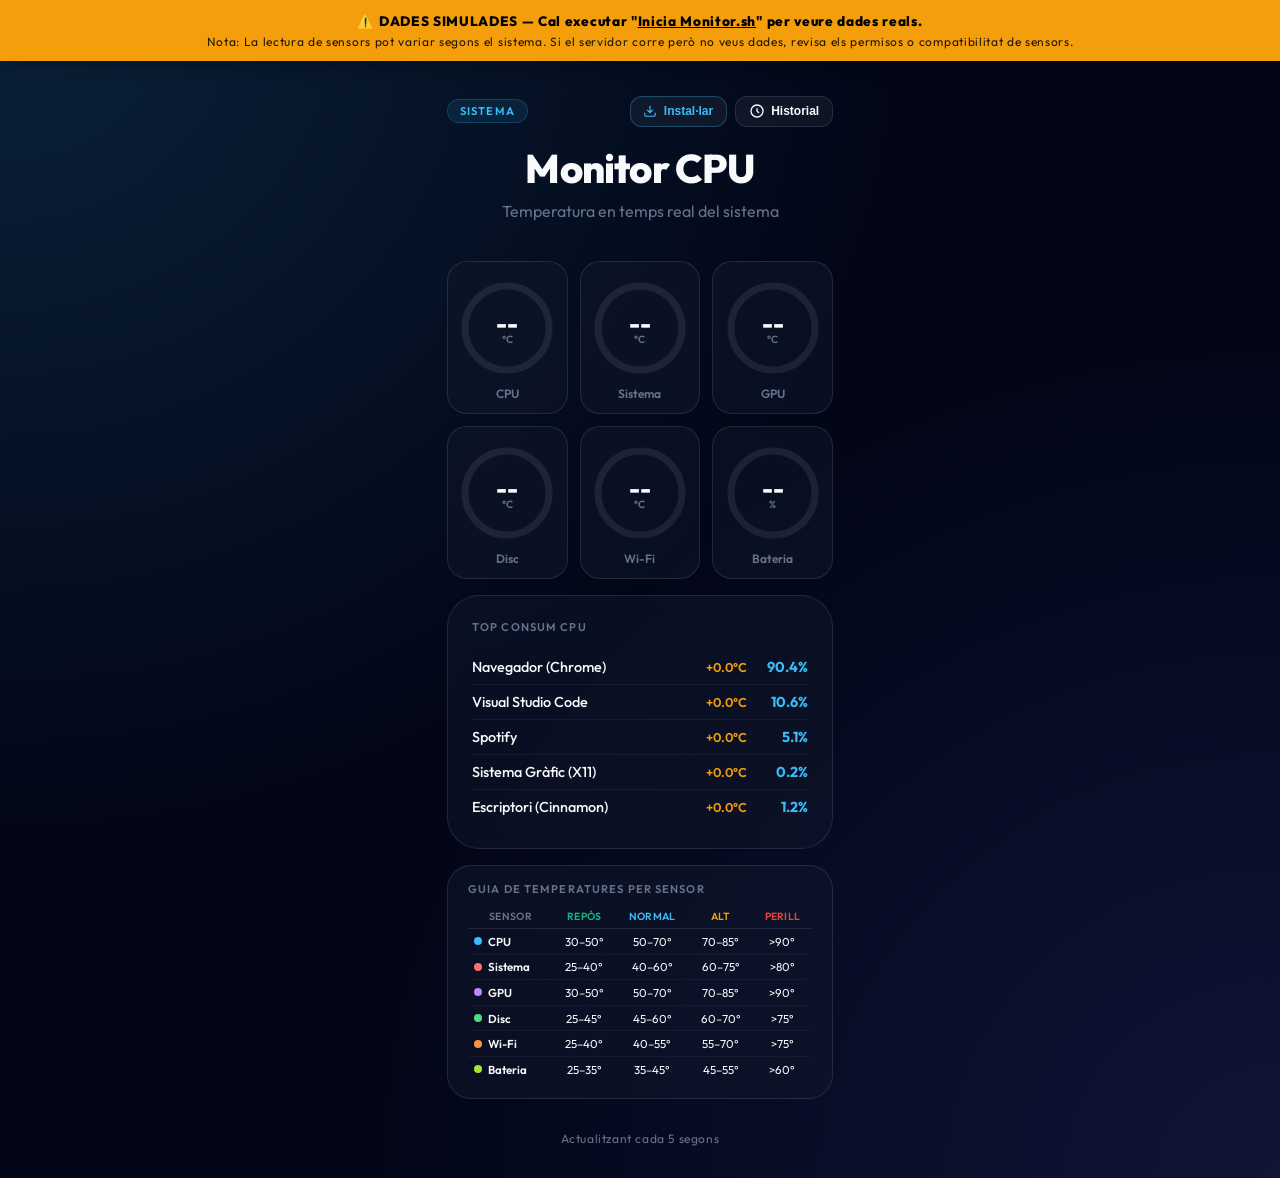
==== commit 041ec56d: "funciona" ====
--- a/index.html
+++ b/index.html
@@ -60,42 +60,163 @@
       </header>
 
       <main>
-        <div class="temp-card">
-          <div class="gauge-container">
-            <svg viewBox="0 0 100 100" class="gauge">
-              <circle class="gauge-bg" cx="50" cy="50" r="45"></circle>
-              <circle class="gauge-progress" cx="50" cy="50" r="45"></circle>
+        <!-- Elements ocults necessaris per al JS (gauge gran eliminat) -->
+        <span id="temp-value" class="hidden-el">--</span>
+        <svg class="hidden-el">
+          <circle class="gauge-progress" cx="50" cy="50" r="45"></circle>
+        </svg>
+
+        <!-- Mini-gauges: A DALT DE TOT -->
+        <div class="sensors-section">
+          <div class="sensors-grid" id="sensors-grid">
+            <div class="sensor-card" data-sensor="cpu">
+              <div class="mini-gauge-wrap">
+                <svg viewBox="0 0 100 100" class="mini-gauge">
+                  <circle class="mini-gauge-bg" cx="50" cy="50" r="42"></circle>
+                  <circle
+                    class="mini-gauge-progress"
+                    cx="50"
+                    cy="50"
+                    r="42"
+                    data-sensor-gauge="cpu"
+                  ></circle>
+                </svg>
+                <div class="mini-gauge-text">
+                  <span class="sensor-temp" id="sensor-cpu">--</span>
+                  <span class="sensor-unit">°C</span>
+                </div>
+              </div>
+              <span class="sensor-name">CPU</span>
+            </div>
+
+            <div class="sensor-card" data-sensor="system">
+              <div class="mini-gauge-wrap">
+                <svg viewBox="0 0 100 100" class="mini-gauge">
+                  <circle class="mini-gauge-bg" cx="50" cy="50" r="42"></circle>
+                  <circle
+                    class="mini-gauge-progress"
+                    cx="50"
+                    cy="50"
+                    r="42"
+                    data-sensor-gauge="system"
+                  ></circle>
+                </svg>
+                <div class="mini-gauge-text">
+                  <span class="sensor-temp" id="sensor-system">--</span>
+                  <span class="sensor-unit">°C</span>
+                </div>
+              </div>
+              <span class="sensor-name">Sistema</span>
+            </div>
+
+            <div class="sensor-card" data-sensor="gpu">
+              <div class="mini-gauge-wrap">
+                <svg viewBox="0 0 100 100" class="mini-gauge">
+                  <circle class="mini-gauge-bg" cx="50" cy="50" r="42"></circle>
+                  <circle
+                    class="mini-gauge-progress"
+                    cx="50"
+                    cy="50"
+                    r="42"
+                    data-sensor-gauge="gpu"
+                  ></circle>
+                </svg>
+                <div class="mini-gauge-text">
+                  <span class="sensor-temp" id="sensor-gpu">--</span>
+                  <span class="sensor-unit">°C</span>
+                </div>
+              </div>
+              <span class="sensor-name">GPU</span>
+            </div>
+
+            <div class="sensor-card" data-sensor="ssd">
+              <div class="mini-gauge-wrap">
+                <svg viewBox="0 0 100 100" class="mini-gauge">
+                  <circle class="mini-gauge-bg" cx="50" cy="50" r="42"></circle>
+                  <circle
+                    class="mini-gauge-progress"
+                    cx="50"
+                    cy="50"
+                    r="42"
+                    data-sensor-gauge="ssd"
+                  ></circle>
+                </svg>
+                <div class="mini-gauge-text">
+                  <span class="sensor-temp" id="sensor-ssd">--</span>
+                  <span class="sensor-unit">°C</span>
+                </div>
+              </div>
+              <span class="sensor-name">Disc</span>
+            </div>
+
+            <div class="sensor-card" data-sensor="wifi">
+              <div class="mini-gauge-wrap">
+                <svg viewBox="0 0 100 100" class="mini-gauge">
+                  <circle class="mini-gauge-bg" cx="50" cy="50" r="42"></circle>
+                  <circle
+                    class="mini-gauge-progress"
+                    cx="50"
+                    cy="50"
+                    r="42"
+                    data-sensor-gauge="wifi"
+                  ></circle>
+                </svg>
+                <div class="mini-gauge-text">
+                  <span class="sensor-temp" id="sensor-wifi">--</span>
+                  <span class="sensor-unit">°C</span>
+                </div>
+              </div>
+              <span class="sensor-name">Wi-Fi</span>
+            </div>
+
+            <div class="sensor-card sensor-battery" data-sensor="battery">
+              <div class="mini-gauge-wrap">
+                <svg viewBox="0 0 100 100" class="mini-gauge">
+                  <circle class="mini-gauge-bg" cx="50" cy="50" r="42"></circle>
+                  <circle
+                    class="mini-gauge-progress"
+                    cx="50"
+                    cy="50"
+                    r="42"
+                    data-sensor-gauge="battery"
+                  ></circle>
+                </svg>
+                <div class="mini-gauge-text">
+                  <span class="sensor-temp" id="sensor-battery">--</span>
+                  <span class="sensor-unit" id="sensor-battery-unit">%</span>
+                </div>
+              </div>
+              <span class="sensor-name" id="sensor-battery-status"
+                >Bateria</span
+              >
+            </div>
+          </div>
+        </div>
+
+        <!-- Estat general + culpable -->
+        <div class="status-indicator">
+          <div id="status-dot" class="dot"></div>
+          <span id="status-text">Connectant...</span>
+        </div>
+
+        <div id="culprit-container" class="culprit-container hidden">
+          <span class="label">Possible Culpable</span>
+          <div class="culprit-info">
+            <svg
+              viewBox="0 0 24 24"
+              width="16"
+              height="16"
+              fill="none"
+              stroke="currentColor"
+              stroke-width="2"
+            >
+              <path d="M13 2L3 14h9l-1 8 10-12h-9l1-8z"></path>
             </svg>
-            <div class="temp-display">
-              <span id="temp-value">--</span>
-              <span class="unit">°C</span>
-            </div>
-          </div>
-
-          <div class="status-indicator">
-            <div id="status-dot" class="dot"></div>
-            <span id="status-text">Connectant...</span>
-          </div>
-
-          <!-- Nou: Culpable de la calor -->
-          <div id="culprit-container" class="culprit-container hidden">
-            <span class="label">Possible Culpable</span>
-            <div class="culprit-info">
-              <svg
-                viewBox="0 0 24 24"
-                width="16"
-                height="16"
-                fill="none"
-                stroke="currentColor"
-                stroke-width="2"
-              >
-                <path d="M13 2L3 14h9l-1 8 10-12h-9l1-8z"></path>
-              </svg>
-              <span id="culprit-name">--</span>
-            </div>
-          </div>
-        </div>
-
+            <span id="culprit-name">--</span>
+          </div>
+        </div>
+
+        <!-- Info grid -->
         <div class="info-grid">
           <div class="info-item">
             <span class="label">Mínima</span>
@@ -112,133 +233,6 @@
           <div class="info-item">
             <span class="label">Nuclis en Ús</span>
             <span id="cpu-used" class="val">--</span>
-          </div>
-        </div>
-
-        <div class="sensors-section">
-          <span class="label">Tots els Sensors</span>
-          <div class="sensors-grid" id="sensors-grid">
-            <div class="sensor-card" data-sensor="cpu">
-              <div class="mini-gauge-wrap">
-                <svg viewBox="0 0 100 100" class="mini-gauge">
-                  <circle class="mini-gauge-bg" cx="50" cy="50" r="42"></circle>
-                  <circle
-                    class="mini-gauge-progress"
-                    cx="50"
-                    cy="50"
-                    r="42"
-                    data-sensor-gauge="cpu"
-                  ></circle>
-                </svg>
-                <div class="mini-gauge-text">
-                  <span class="sensor-temp" id="sensor-cpu">--</span>
-                  <span class="sensor-unit">°C</span>
-                </div>
-              </div>
-              <span class="sensor-name">CPU</span>
-            </div>
-
-            <div class="sensor-card" data-sensor="system">
-              <div class="mini-gauge-wrap">
-                <svg viewBox="0 0 100 100" class="mini-gauge">
-                  <circle class="mini-gauge-bg" cx="50" cy="50" r="42"></circle>
-                  <circle
-                    class="mini-gauge-progress"
-                    cx="50"
-                    cy="50"
-                    r="42"
-                    data-sensor-gauge="system"
-                  ></circle>
-                </svg>
-                <div class="mini-gauge-text">
-                  <span class="sensor-temp" id="sensor-system">--</span>
-                  <span class="sensor-unit">°C</span>
-                </div>
-              </div>
-              <span class="sensor-name">Sistema</span>
-            </div>
-
-            <div class="sensor-card" data-sensor="gpu">
-              <div class="mini-gauge-wrap">
-                <svg viewBox="0 0 100 100" class="mini-gauge">
-                  <circle class="mini-gauge-bg" cx="50" cy="50" r="42"></circle>
-                  <circle
-                    class="mini-gauge-progress"
-                    cx="50"
-                    cy="50"
-                    r="42"
-                    data-sensor-gauge="gpu"
-                  ></circle>
-                </svg>
-                <div class="mini-gauge-text">
-                  <span class="sensor-temp" id="sensor-gpu">--</span>
-                  <span class="sensor-unit">°C</span>
-                </div>
-              </div>
-              <span class="sensor-name">GPU</span>
-            </div>
-
-            <div class="sensor-card" data-sensor="ssd">
-              <div class="mini-gauge-wrap">
-                <svg viewBox="0 0 100 100" class="mini-gauge">
-                  <circle class="mini-gauge-bg" cx="50" cy="50" r="42"></circle>
-                  <circle
-                    class="mini-gauge-progress"
-                    cx="50"
-                    cy="50"
-                    r="42"
-                    data-sensor-gauge="ssd"
-                  ></circle>
-                </svg>
-                <div class="mini-gauge-text">
-                  <span class="sensor-temp" id="sensor-ssd">--</span>
-                  <span class="sensor-unit">°C</span>
-                </div>
-              </div>
-              <span class="sensor-name">SSD</span>
-            </div>
-
-            <div class="sensor-card" data-sensor="wifi">
-              <div class="mini-gauge-wrap">
-                <svg viewBox="0 0 100 100" class="mini-gauge">
-                  <circle class="mini-gauge-bg" cx="50" cy="50" r="42"></circle>
-                  <circle
-                    class="mini-gauge-progress"
-                    cx="50"
-                    cy="50"
-                    r="42"
-                    data-sensor-gauge="wifi"
-                  ></circle>
-                </svg>
-                <div class="mini-gauge-text">
-                  <span class="sensor-temp" id="sensor-wifi">--</span>
-                  <span class="sensor-unit">°C</span>
-                </div>
-              </div>
-              <span class="sensor-name">Wi-Fi</span>
-            </div>
-
-            <div class="sensor-card sensor-battery" data-sensor="battery">
-              <div class="mini-gauge-wrap">
-                <svg viewBox="0 0 100 100" class="mini-gauge">
-                  <circle class="mini-gauge-bg" cx="50" cy="50" r="42"></circle>
-                  <circle
-                    class="mini-gauge-progress"
-                    cx="50"
-                    cy="50"
-                    r="42"
-                    data-sensor-gauge="battery"
-                  ></circle>
-                </svg>
-                <div class="mini-gauge-text">
-                  <span class="sensor-temp" id="sensor-battery">--</span>
-                  <span class="sensor-unit" id="sensor-battery-unit">%</span>
-                </div>
-              </div>
-              <span class="sensor-name" id="sensor-battery-status"
-                >Bateria</span
-              >
-            </div>
           </div>
         </div>
 
@@ -250,20 +244,71 @@
           </ul>
         </div>
         <div class="temp-guide">
-          <span class="label">Guia de Temperatures</span>
-          <div class="guide-grid">
-            <div class="guide-item cool" id="guide-repos">
-              <span>35-50°C</span> Repòs
-            </div>
-            <div class="guide-item normal" id="guide-normal">
-              <span>50-70°C</span> Normal
-            </div>
-            <div class="guide-item heavy" id="guide-heavy">
-              <span>70-85°C</span> Pesat
-            </div>
-            <div class="guide-item danger" id="guide-perill">
-              <span>> 90°C</span> Perill
-            </div>
+          <span class="label">Guia de Temperatures per Sensor</span>
+          <div class="guide-table-wrap">
+            <table class="guide-table">
+              <thead>
+                <tr>
+                  <th>Sensor</th>
+                  <th class="th-cool">Repòs</th>
+                  <th class="th-normal">Normal</th>
+                  <th class="th-heavy">Alt</th>
+                  <th class="th-danger">Perill</th>
+                </tr>
+              </thead>
+              <tbody>
+                <tr>
+                  <td class="sensor-label"><span class="dot-cpu"></span>CPU</td>
+                  <td>30–50°</td>
+                  <td>50–70°</td>
+                  <td>70–85°</td>
+                  <td>&gt;90°</td>
+                </tr>
+                <tr>
+                  <td class="sensor-label">
+                    <span class="dot-system"></span>Sistema
+                  </td>
+                  <td>25–40°</td>
+                  <td>40–60°</td>
+                  <td>60–75°</td>
+                  <td>&gt;80°</td>
+                </tr>
+                <tr>
+                  <td class="sensor-label"><span class="dot-gpu"></span>GPU</td>
+                  <td>30–50°</td>
+                  <td>50–70°</td>
+                  <td>70–85°</td>
+                  <td>&gt;90°</td>
+                </tr>
+                <tr>
+                  <td class="sensor-label">
+                    <span class="dot-ssd"></span>Disc
+                  </td>
+                  <td>25–45°</td>
+                  <td>45–60°</td>
+                  <td>60–70°</td>
+                  <td>&gt;75°</td>
+                </tr>
+                <tr>
+                  <td class="sensor-label">
+                    <span class="dot-wifi"></span>Wi-Fi
+                  </td>
+                  <td>25–40°</td>
+                  <td>40–55°</td>
+                  <td>55–70°</td>
+                  <td>&gt;75°</td>
+                </tr>
+                <tr>
+                  <td class="sensor-label">
+                    <span class="dot-battery"></span>Bateria
+                  </td>
+                  <td>25–35°</td>
+                  <td>35–45°</td>
+                  <td>45–55°</td>
+                  <td>&gt;60°</td>
+                </tr>
+              </tbody>
+            </table>
           </div>
         </div>
       </main>
--- a/style.css
+++ b/style.css
@@ -178,10 +178,7 @@
 }
 
 .status-indicator {
-  display: flex;
-  align-items: center;
-  justify-content: center;
-  gap: 0.75rem;
+  display: none;
 }
 
 .dot {
@@ -252,9 +249,7 @@
 }
 
 .info-grid {
-  display: grid;
-  grid-template-columns: 1fr 1fr;
-  gap: 1rem;
+  display: none;
 }
 
 .info-item {
@@ -331,70 +326,98 @@
 .temp-guide {
   margin-top: 1rem;
   background: var(--card-bg);
-  padding: 1.25rem;
+  padding: 1rem 1.25rem;
   border-radius: 1.5rem;
   border: 1px solid var(--border-color);
 }
 
-.guide-grid {
-  display: grid;
-  grid-template-columns: 1fr 1fr;
-  gap: 0.5rem;
-  margin-top: 0.5rem;
-}
-
-.guide-item {
-  font-size: 0.75rem;
-  color: var(--text-secondary);
-  display: flex;
-  flex-direction: column;
-  align-items: center;
-  padding: 0.5rem;
-  border-radius: 0.75rem;
-  background: rgba(255, 255, 255, 0.02);
-}
-
-.guide-item span {
-  font-weight: 700;
-  font-size: 0.85rem;
-  margin-bottom: 0.2rem;
-}
-
-.guide-item.cool span {
+.guide-table-wrap {
+  margin-top: 0.6rem;
+  overflow-x: auto;
+}
+
+.guide-table {
+  width: 100%;
+  border-collapse: collapse;
+  font-size: 0.72rem;
+}
+
+.guide-table th,
+.guide-table td {
+  padding: 0.3rem 0.35rem;
+  text-align: center;
+  white-space: nowrap;
+}
+
+.guide-table thead th {
+  color: var(--text-secondary);
+  font-weight: 600;
+  font-size: 0.65rem;
+  text-transform: uppercase;
+  letter-spacing: 0.03em;
+  border-bottom: 1px solid var(--border-color);
+}
+
+.guide-table tbody tr {
+  border-bottom: 1px solid rgba(255, 255, 255, 0.04);
+}
+
+.guide-table tbody tr:last-child {
+  border-bottom: none;
+}
+
+.guide-table td.sensor-label {
+  text-align: left;
+  font-weight: 600;
+  color: var(--text-primary);
+  display: flex;
+  align-items: center;
+  gap: 0.4rem;
+}
+
+.guide-table .th-cool {
   color: var(--success);
 }
-.guide-item.normal span {
+.guide-table .th-normal {
   color: var(--accent-color);
 }
-.guide-item.heavy span {
+.guide-table .th-heavy {
   color: var(--warning);
 }
-.guide-item.danger span {
+.guide-table .th-danger {
   color: var(--danger);
 }
 
-.guide-item.active {
-  background: rgba(255, 255, 255, 0.08);
-  border: 1px solid rgba(255, 255, 255, 0.2);
-  transform: scale(1.05);
-  transition: all 0.3s ease;
-}
-
-.guide-item.active.cool {
-  border-color: var(--success);
-  box-shadow: 0 0 10px rgba(16, 185, 129, 0.2);
-}
-.guide-item.active.normal {
-  border-color: var(--accent-color);
-  box-shadow: 0 0 10px rgba(56, 189, 248, 0.2);
-}
-.guide-item.active.heavy {
-  border-color: var(--warning);
-  box-shadow: 0 0 10px rgba(245, 158, 11, 0.2);
-}
-.guide-item.active.danger {
-  border-color: var(--danger);
-  box-shadow: 0 0 10px rgba(239, 68, 68, 0.2);
+/* Punts de color per cada sensor */
+.guide-table .dot-cpu,
+.guide-table .dot-system,
+.guide-table .dot-gpu,
+.guide-table .dot-ssd,
+.guide-table .dot-wifi,
+.guide-table .dot-battery {
+  display: inline-block;
+  width: 8px;
+  height: 8px;
+  border-radius: 50%;
+  flex-shrink: 0;
+}
+.dot-cpu {
+  background: #38bdf8;
+}
+.dot-system {
+  background: #f87171;
+}
+.dot-gpu {
+  background: #c084fc;
+}
+.dot-ssd {
+  background: #4ade80;
+}
+.dot-wifi {
+  background: #fb923c;
+}
+.dot-battery {
+  background: #a3e635;
 }
 
 .label {
@@ -413,31 +436,31 @@
   color: var(--text-primary);
 }
 
-/* ===== Secció de tots els sensors amb mini-gauges ===== */
+/* ===== Elements ocults (necessaris pel JS) ===== */
+.hidden-el {
+  display: none !important;
+}
+
+/* ===== Secció de sensors (ara és la principal, a dalt de tot) ===== */
 .sensors-section {
-  margin-top: 1rem;
-  background: var(--card-bg);
-  padding: 1.25rem;
-  border-radius: 1.5rem;
-  border: 1px solid var(--border-color);
+  padding: 0;
 }
 
 .sensors-grid {
   display: grid;
   grid-template-columns: repeat(3, 1fr);
   gap: 0.75rem;
-  margin-top: 0.5rem;
 }
 
 .sensor-card {
   display: flex;
   flex-direction: column;
   align-items: center;
-  gap: 0.4rem;
-  padding: 0.75rem 0.5rem;
-  border-radius: 1rem;
-  background: rgba(255, 255, 255, 0.03);
-  border: 1px solid rgba(255, 255, 255, 0.06);
+  gap: 0.5rem;
+  padding: 1rem 0.5rem 0.75rem;
+  border-radius: 1.25rem;
+  background: var(--card-bg);
+  border: 1px solid var(--border-color);
   transition: all 0.3s ease;
 }
 
@@ -450,8 +473,8 @@
 /* Mini gauge circular */
 .mini-gauge-wrap {
   position: relative;
-  width: 70px;
-  height: 70px;
+  width: 100px;
+  height: 100px;
   display: flex;
   align-items: center;
   justify-content: center;
@@ -466,13 +489,13 @@
 .mini-gauge-bg {
   fill: none;
   stroke: rgba(255, 255, 255, 0.08);
-  stroke-width: 8;
+  stroke-width: 7;
 }
 
 .mini-gauge-progress {
   fill: none;
   stroke: var(--accent-color);
-  stroke-width: 8;
+  stroke-width: 7;
   stroke-linecap: round;
   stroke-dasharray: 264;
   stroke-dashoffset: 264;
@@ -488,20 +511,20 @@
 }
 
 .sensor-temp {
-  font-size: 1.1rem;
+  font-size: 1.5rem;
   font-weight: 800;
   color: var(--text-primary);
   font-variant-numeric: tabular-nums;
 }
 
 .sensor-unit {
-  font-size: 0.55rem;
+  font-size: 0.65rem;
   color: var(--text-secondary);
   font-weight: 600;
 }
 
 .sensor-name {
-  font-size: 0.7rem;
+  font-size: 0.75rem;
   font-weight: 600;
   color: var(--text-secondary);
   text-align: center;
@@ -554,17 +577,24 @@
     grid-template-columns: repeat(3, 1fr);
   }
   .mini-gauge-wrap {
-    width: 60px;
-    height: 60px;
+    width: 80px;
+    height: 80px;
   }
   .sensor-temp {
-    font-size: 0.95rem;
+    font-size: 1.2rem;
   }
 }
 
 @media (max-width: 380px) {
   .sensors-grid {
     grid-template-columns: repeat(2, 1fr);
+  }
+  .mini-gauge-wrap {
+    width: 70px;
+    height: 70px;
+  }
+  .sensor-temp {
+    font-size: 1.1rem;
   }
 }
 
